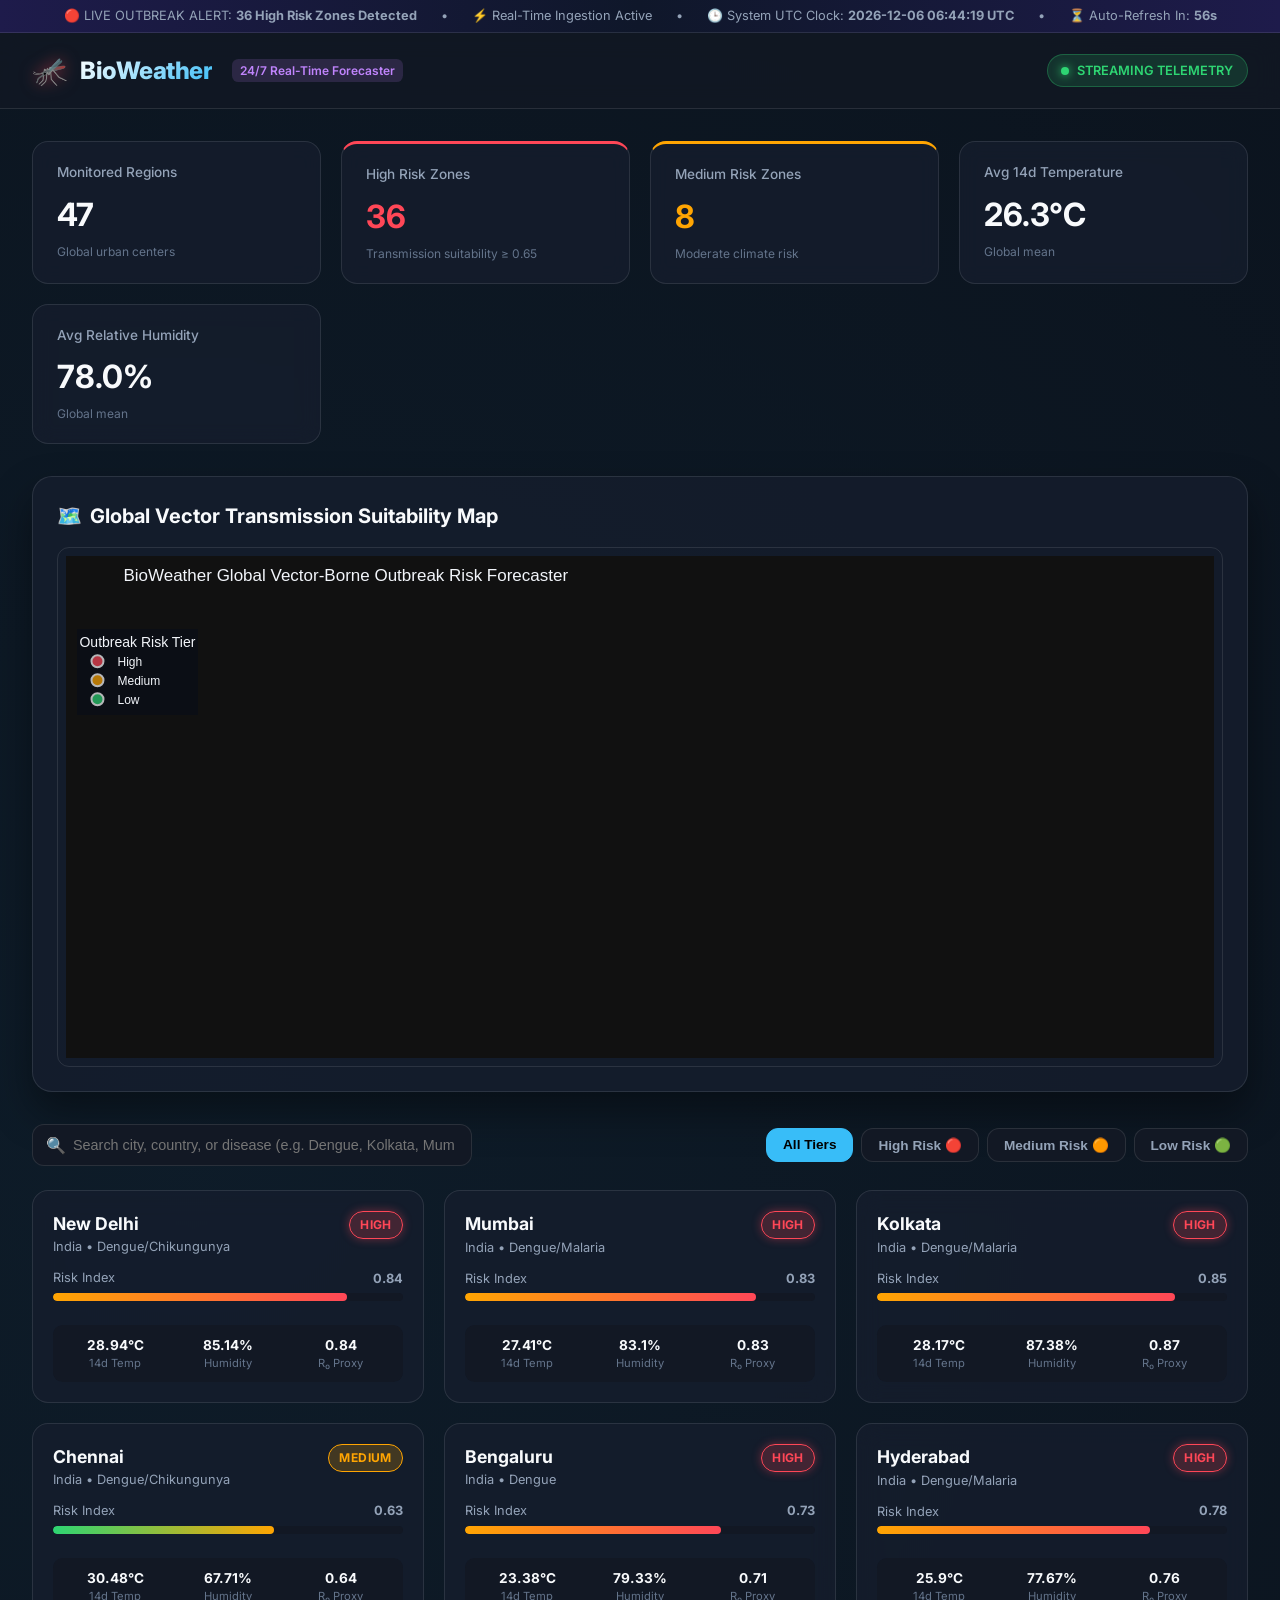
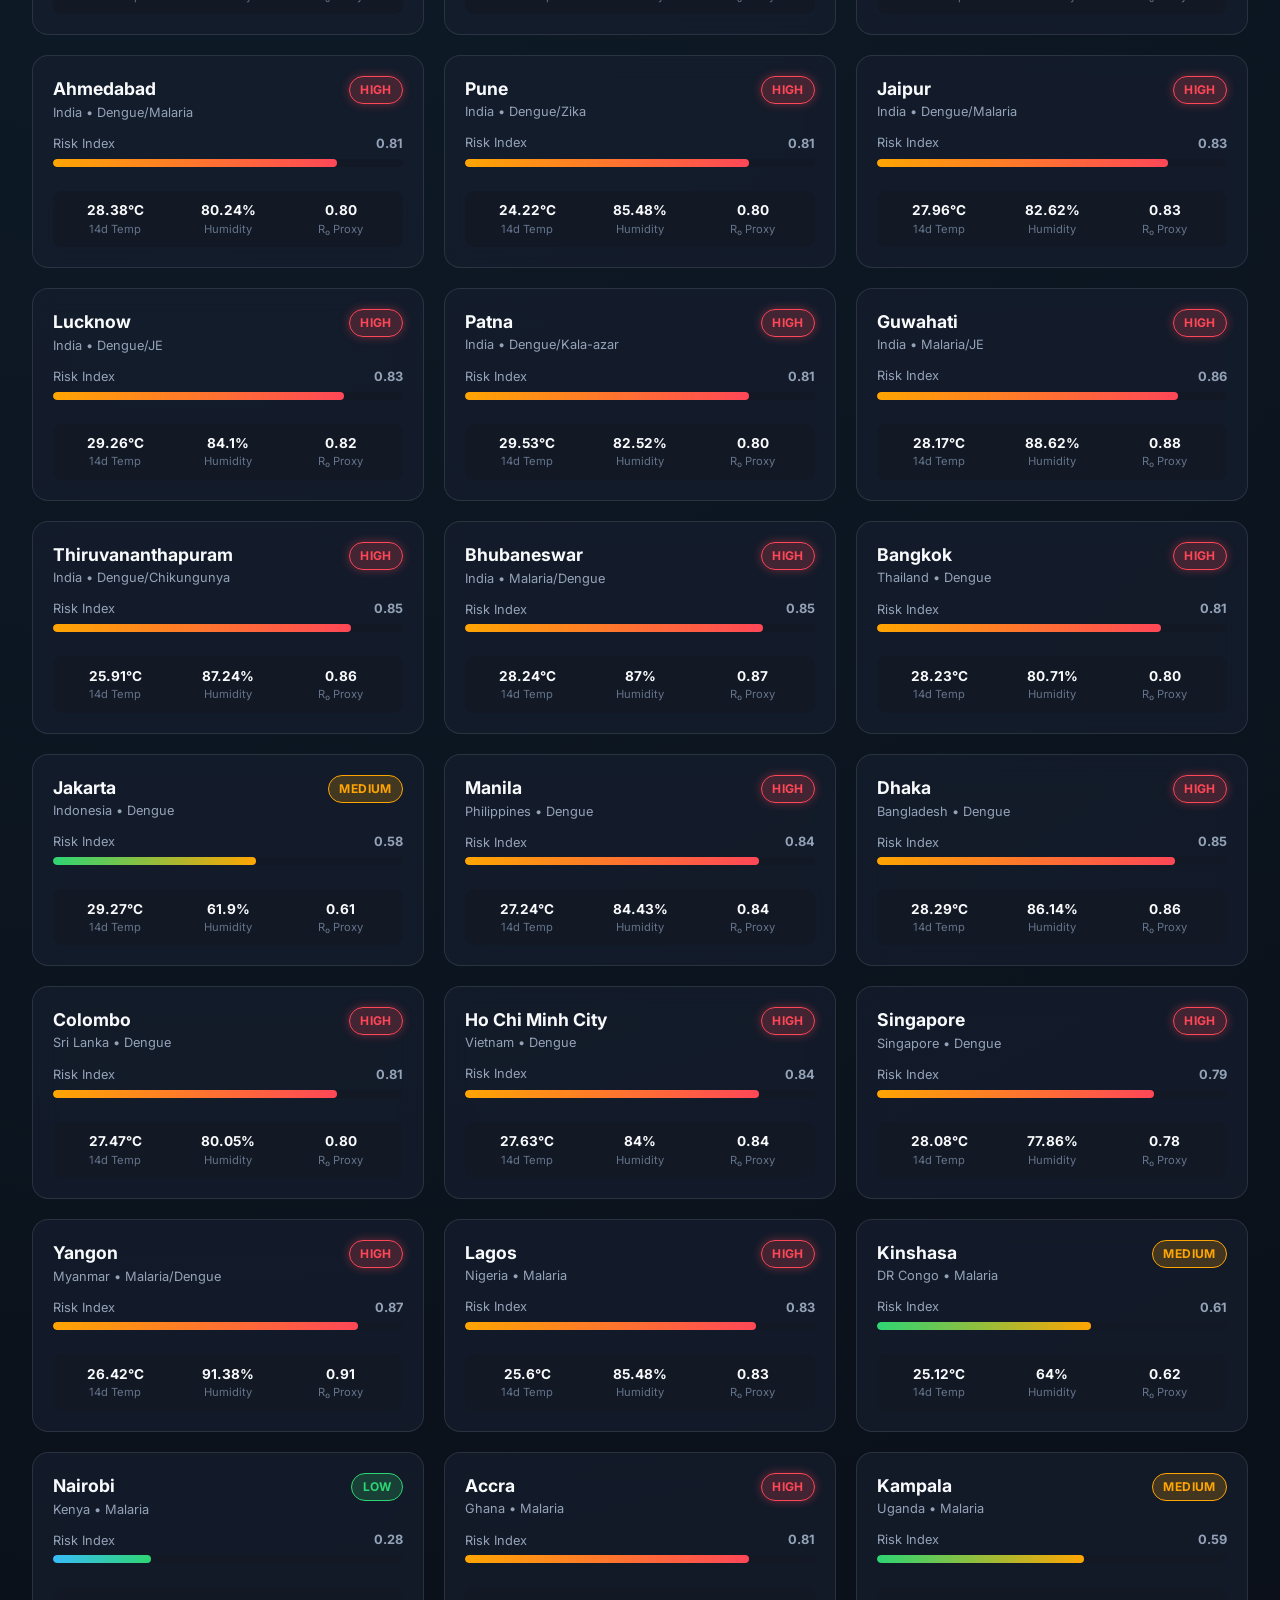
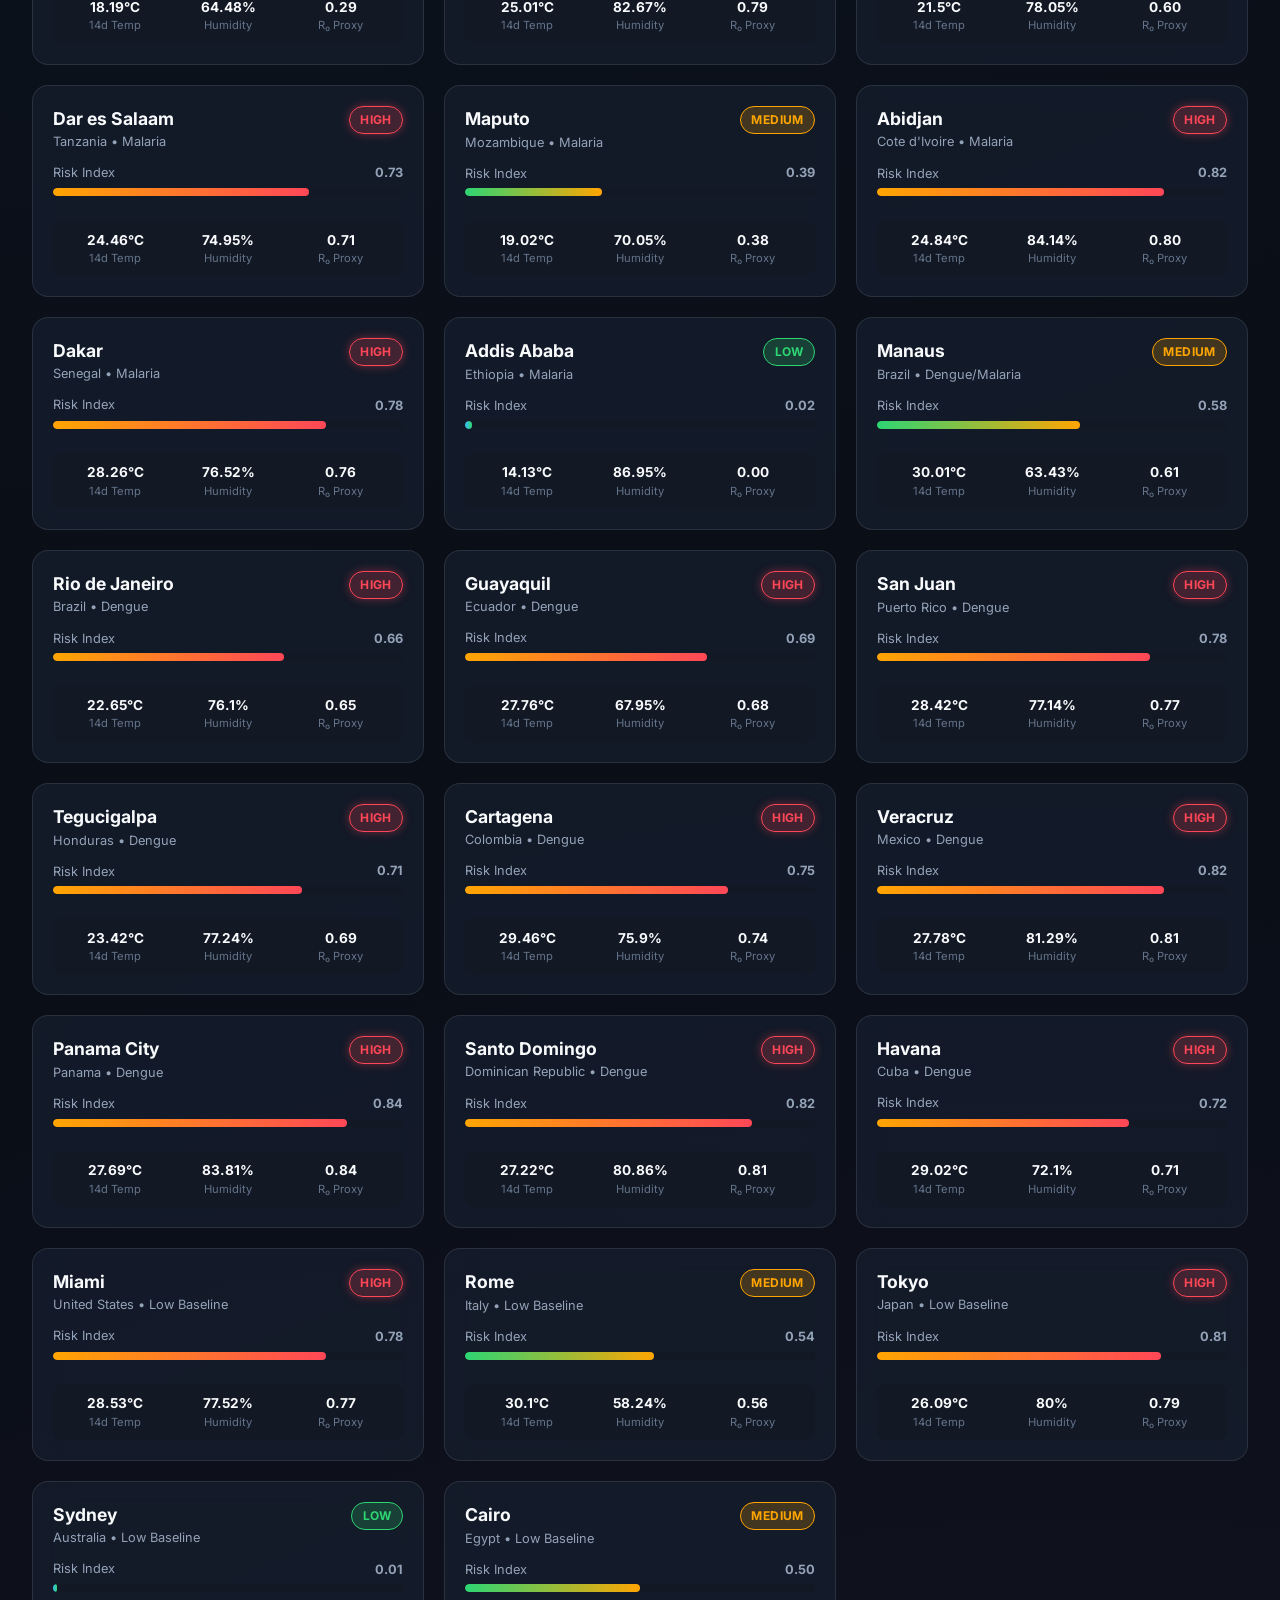
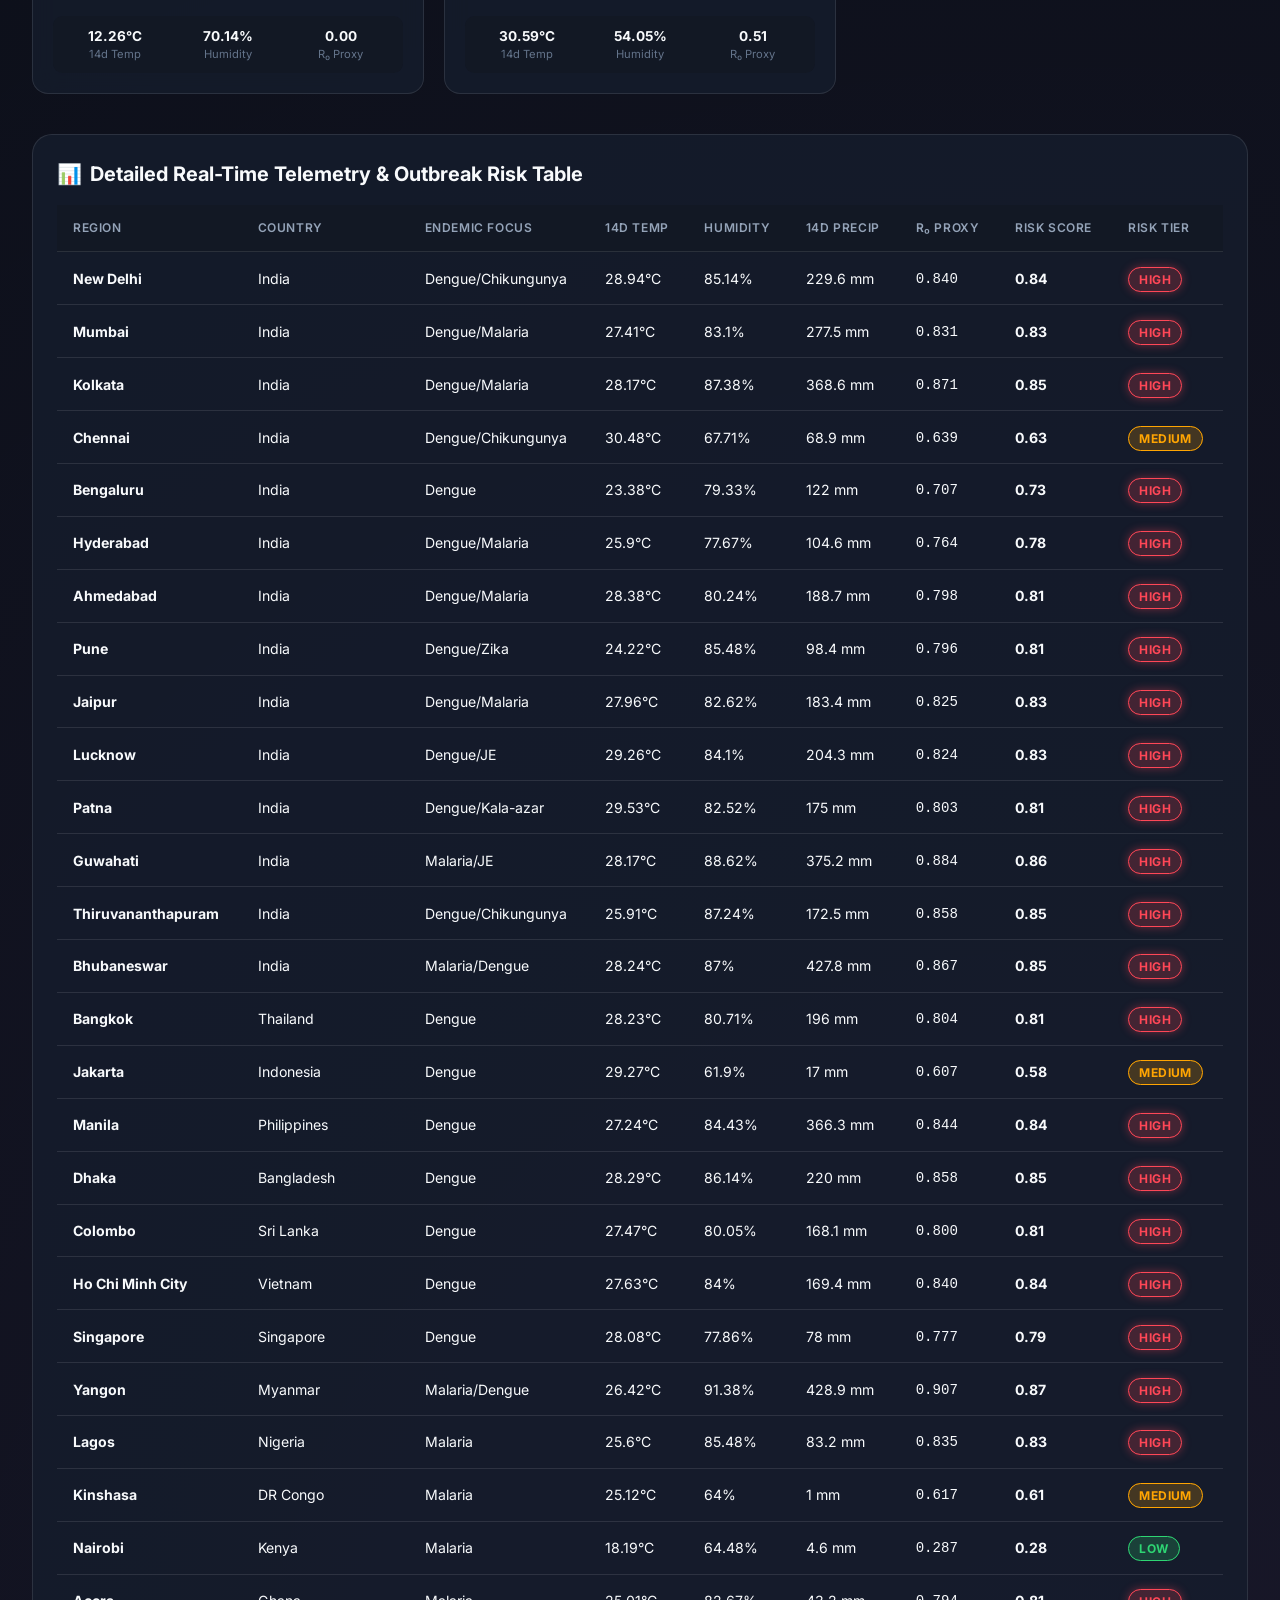
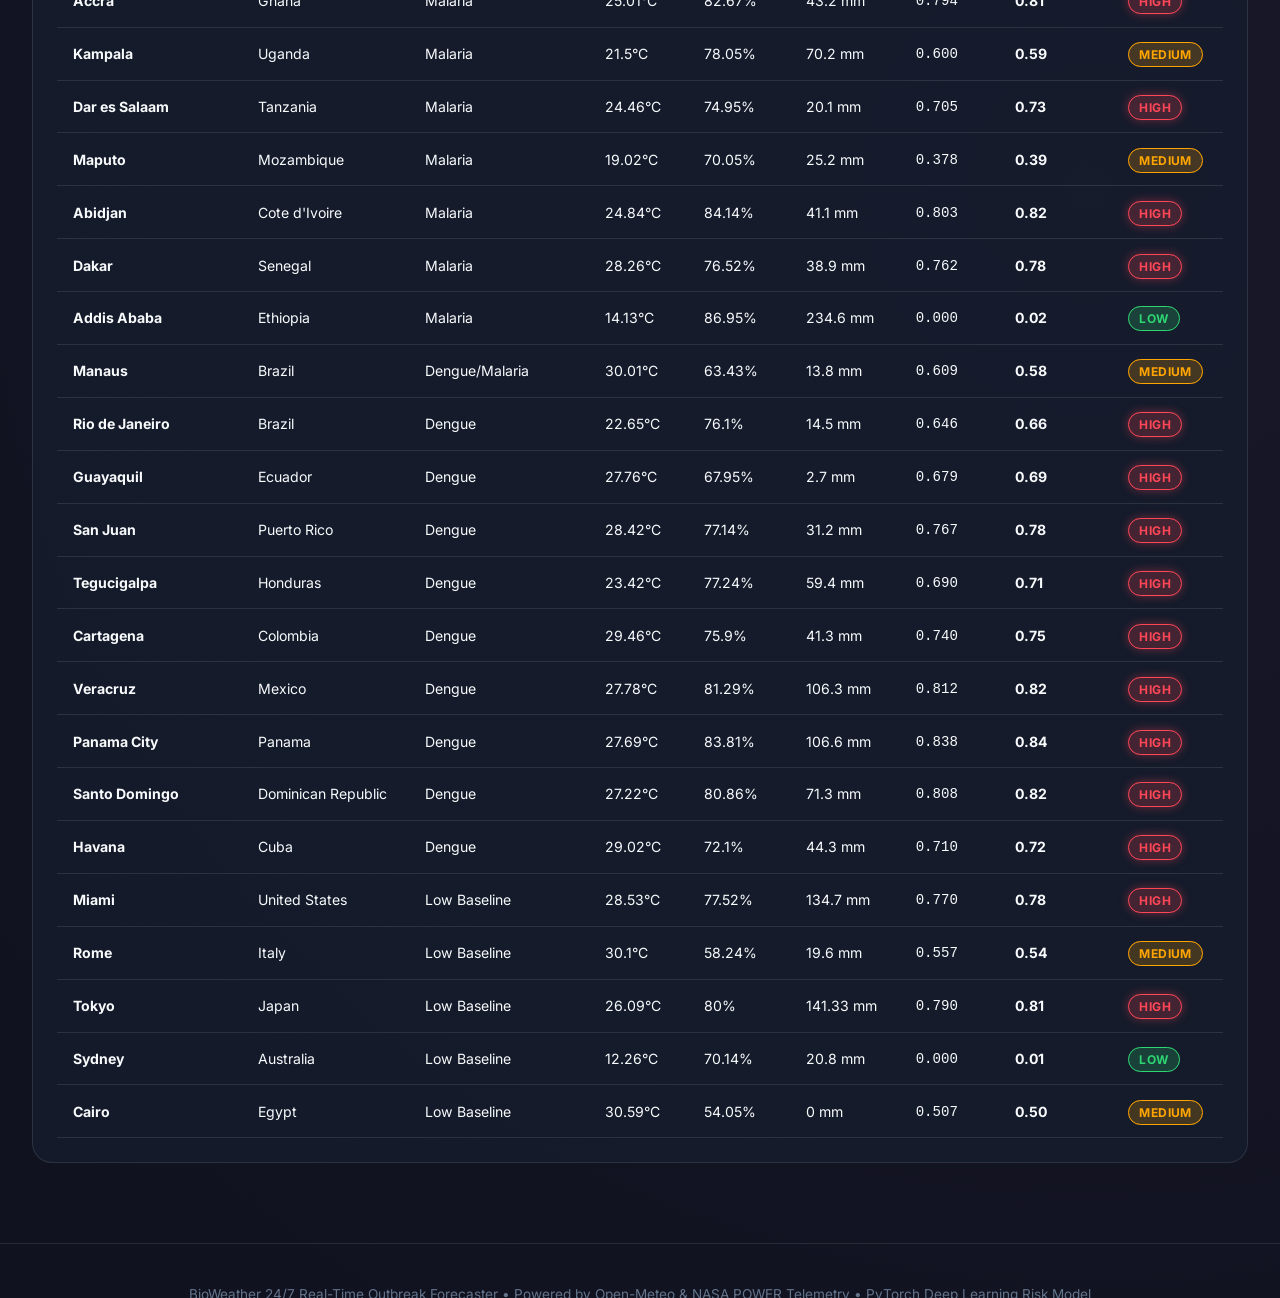
==== docs/index.html @ a3897d72 "feat: initial release of BioWeather 24/7 autonomous real-time outbreak risk forecaster" ====
<!DOCTYPE html>
<html lang="en">
<head>
  <meta charset="UTF-8">
  <meta name="viewport" content="width=device-width, initial-scale=1.0">
  <title>BioWeather - 24/7 Real-Time Outbreak Risk Forecaster</title>
  <meta name="description" content="Autonomous real-time global disease-outbreak-risk forecaster monitoring climate suitability for vector-borne diseases.">
  <link rel="preconnect" href="https://fonts.googleapis.com">
  <link rel="preconnect" href="https://fonts.gstatic.com" crossorigin>
  <link href="https://fonts.googleapis.com/css2?family=Inter:wght@400;500;600;700;800&display=swap" rel="stylesheet">
  <link rel="stylesheet" href="styles.css">
</head>
<body>

  <!-- Top Real-Time Ticker Bar -->
  <div class="ticker-bar">
    <div class="ticker-content">
      <span>🔴 LIVE OUTBREAK ALERT: <strong>36 High Risk Zones Detected</strong></span>
      <span>•</span>
      <span>⚡ Real-Time Ingestion Active</span>
      <span>•</span>
      <span>🕒 System UTC Clock: <strong id="utc-clock">00:00:00 UTC</strong></span>
      <span>•</span>
      <span>⏳ Auto-Refresh In: <strong id="refresh-counter">60s</strong></span>
    </div>
  </div>

  <!-- Navigation Bar -->
  <header class="navbar">
    <div class="brand">
      <span class="brand-icon">🦟</span>
      <span class="brand-title">BioWeather</span>
      <span class="brand-sub">24/7 Real-Time Forecaster</span>
    </div>
    <div class="nav-right">
      <div class="live-badge">
        <span class="pulse-dot"></span>
        <span>STREAMING TELEMETRY</span>
      </div>
    </div>
  </header>

  <!-- Main App Container -->
  <main class="container">

    <!-- Stat Telemetry Cards -->
    <section class="stats-grid">
      <div class="stat-card">
        <div class="stat-label">Monitored Regions</div>
        <div class="stat-value" id="stat-total">47</div>
        <div class="stat-sub">Global urban centers</div>
      </div>
      <div class="stat-card" style="border-top: 3px solid var(--risk-high);">
        <div class="stat-label">High Risk Zones</div>
        <div class="stat-value" id="stat-high" style="color: var(--risk-high);">--</div>
        <div class="stat-sub">Transmission suitability ≥ 0.65</div>
      </div>
      <div class="stat-card" style="border-top: 3px solid var(--risk-medium);">
        <div class="stat-label">Medium Risk Zones</div>
        <div class="stat-value" id="stat-med" style="color: var(--risk-medium);">--</div>
        <div class="stat-sub">Moderate climate risk</div>
      </div>
      <div class="stat-card">
        <div class="stat-label">Avg 14d Temperature</div>
        <div class="stat-value" id="stat-avg-temp">--</div>
        <div class="stat-sub">Global mean</div>
      </div>
      <div class="stat-card">
        <div class="stat-label">Avg Relative Humidity</div>
        <div class="stat-value" id="stat-avg-hum">--</div>
        <div class="stat-sub">Global mean</div>
      </div>
    </section>

    <!-- Interactive Global Map Section -->
    <section class="map-section">
      <div class="section-header">
        <h2 class="section-title">
          <span>🗺️</span> Global Vector Transmission Suitability Map
        </h2>
      </div>
      <div class="map-container">
        <iframe class="map-frame" src="latest_map.html" title="Interactive BioWeather Outbreak Risk Map"></iframe>
      </div>
    </section>

    <!-- Controls Bar -->
    <section class="controls-bar">
      <div class="search-box">
        <span class="search-icon">🔍</span>
        <input type="text" id="search-input" class="search-input" placeholder="Search city, country, or disease (e.g. Dengue, Kolkata, Mumbai, Manila)...">
      </div>
      <div class="filter-pills">
        <button class="pill active" data-filter="ALL">All Tiers</button>
        <button class="pill" data-filter="HIGH">High Risk 🔴</button>
        <button class="pill" data-filter="MEDIUM">Medium Risk 🟠</button>
        <button class="pill" data-filter="LOW">Low Risk 🟢</button>
      </div>
    </section>

    <!-- Region Cards Grid -->
    <section class="cards-grid" id="cards-grid">
      <!-- Dynamically populated via app.js -->
    </section>

    <!-- Detailed Data Table Section -->
    <section class="table-section">
      <div class="section-header">
        <h2 class="section-title">
          <span>📊</span> Detailed Real-Time Telemetry & Outbreak Risk Table
        </h2>
      </div>
      <div class="table-wrapper">
        <table class="data-table" id="data-table">
          <thead>
            <tr>
              <th>Region</th>
              <th>Country</th>
              <th>Endemic Focus</th>
              <th>14d Temp</th>
              <th>Humidity</th>
              <th>14d Precip</th>
              <th>R₀ Proxy</th>
              <th>Risk Score</th>
              <th>Risk Tier</th>
            </tr>
          </thead>
          <tbody id="table-body">
            <!-- Dynamically populated via app.js -->
          </tbody>
        </table>
      </div>
    </section>

  </main>

  <!-- Footer -->
  <footer>
    <p>BioWeather 24/7 Real-Time Outbreak Forecaster • Powered by Open-Meteo & NASA POWER Telemetry • PyTorch Deep Learning Risk Model</p>
  </footer>

  <script src="data_embedded.js"></script>
  <script src="app.js"></script>
</body>
</html>
---- docs/styles.css ----
:root {
  --bg-primary: #0a0e17;
  --bg-secondary: #121824;
  --bg-card: rgba(22, 30, 46, 0.75);
  --bg-glass: rgba(18, 24, 36, 0.85);
  --border-glass: rgba(255, 255, 255, 0.1);
  --text-primary: #f8fafc;
  --text-secondary: #94a3b8;
  --text-muted: #64748b;
  --accent-blue: #38bdf8;
  --accent-purple: #c084fc;
  --risk-high: #ff4757;
  --risk-high-glow: rgba(255, 71, 87, 0.4);
  --risk-medium: #ffa502;
  --risk-medium-glow: rgba(255, 165, 2, 0.4);
  --risk-low: #2ed573;
  --risk-low-glow: rgba(46, 213, 115, 0.4);
  --font-family: 'Inter', -apple-system, BlinkMacSystemFont, "Segoe UI", Roboto, sans-serif;
}

* {
  box-sizing: border-box;
  margin: 0;
  padding: 0;
}

body {
  background-color: var(--bg-primary);
  color: var(--text-primary);
  font-family: var(--font-family);
  min-height: 100vh;
  line-height: 1.5;
  overflow-x: hidden;
  background-image: 
    radial-gradient(circle at 15% 15%, rgba(56, 189, 248, 0.08) 0%, transparent 40%),
    radial-gradient(circle at 85% 85%, rgba(192, 132, 252, 0.08) 0%, transparent 40%);
}

/* Top Ticker Bar */
.ticker-bar {
  background: linear-gradient(90deg, #1e1b4b, #0f172a, #1e1b4b);
  border-bottom: 1px solid var(--border-glass);
  padding: 0.4rem 1rem;
  font-size: 0.8rem;
  color: var(--text-secondary);
  overflow: hidden;
}

.ticker-content {
  display: flex;
  justify-content: center;
  align-items: center;
  gap: 1.5rem;
  white-space: nowrap;
}

/* Header Navbar */
.navbar {
  display: flex;
  justify-content: space-between;
  align-items: center;
  padding: 1rem 2rem;
  background: var(--bg-glass);
  backdrop-filter: blur(12px);
  -webkit-backdrop-filter: blur(12px);
  border-bottom: 1px solid var(--border-glass);
  position: sticky;
  top: 0;
  z-index: 100;
}

.brand {
  display: flex;
  align-items: center;
  gap: 0.75rem;
}

.brand-icon {
  font-size: 1.8rem;
  filter: drop-shadow(0 0 8px rgba(255, 71, 87, 0.6));
}

.brand-title {
  font-size: 1.5rem;
  font-weight: 800;
  background: linear-gradient(135deg, #ffffff 0%, var(--accent-blue) 100%);
  -webkit-background-clip: text;
  -webkit-text-fill-color: transparent;
  letter-spacing: -0.02em;
}

.brand-sub {
  font-size: 0.75rem;
  color: var(--accent-purple);
  padding: 0.15rem 0.5rem;
  border-radius: 0.4rem;
  background: rgba(192, 132, 252, 0.15);
  margin-left: 0.5rem;
  font-weight: 600;
}

.live-badge {
  display: flex;
  align-items: center;
  gap: 0.5rem;
  padding: 0.35rem 0.85rem;
  border-radius: 9999px;
  background: rgba(46, 213, 115, 0.15);
  border: 1px solid rgba(46, 213, 115, 0.3);
  color: var(--risk-low);
  font-size: 0.8rem;
  font-weight: 600;
}

.pulse-dot {
  width: 8px;
  height: 8px;
  border-radius: 50%;
  background-color: var(--risk-low);
  box-shadow: 0 0 10px var(--risk-low);
  animation: pulse 1.8s infinite;
}

@keyframes pulse {
  0% { transform: scale(0.95); box-shadow: 0 0 0 0 rgba(46, 213, 115, 0.7); }
  70% { transform: scale(1); box-shadow: 0 0 0 8px rgba(46, 213, 115, 0); }
  100% { transform: scale(0.95); box-shadow: 0 0 0 0 rgba(46, 213, 115, 0); }
}

/* Container */
.container {
  max-width: 1400px;
  margin: 0 auto;
  padding: 2rem;
}

/* Hero & Telemetry Grid */
.stats-grid {
  display: grid;
  grid-template-columns: repeat(auto-fit, minmax(240px, 1fr));
  gap: 1.25rem;
  margin-bottom: 2rem;
}

.stat-card {
  background: var(--bg-card);
  backdrop-filter: blur(10px);
  border: 1px solid var(--border-glass);
  border-radius: 1rem;
  padding: 1.25rem 1.5rem;
  transition: transform 0.2s ease, border-color 0.2s ease;
}

.stat-card:hover {
  transform: translateY(-2px);
  border-color: rgba(255, 255, 255, 0.25);
}

.stat-label {
  font-size: 0.85rem;
  color: var(--text-secondary);
  font-weight: 500;
  margin-bottom: 0.5rem;
}

.stat-value {
  font-size: 2rem;
  font-weight: 700;
}

.stat-sub {
  font-size: 0.75rem;
  color: var(--text-muted);
  margin-top: 0.25rem;
}

/* Interactive Map Section */
.map-section {
  background: var(--bg-card);
  border: 1px solid var(--border-glass);
  border-radius: 1.25rem;
  padding: 1.5rem;
  margin-bottom: 2rem;
  box-shadow: 0 20px 40px rgba(0, 0, 0, 0.4);
}

.section-header {
  display: flex;
  justify-content: space-between;
  align-items: center;
  margin-bottom: 1rem;
  flex-wrap: wrap;
  gap: 1rem;
}

.section-title {
  font-size: 1.25rem;
  font-weight: 700;
  display: flex;
  align-items: center;
  gap: 0.5rem;
}

.map-container {
  width: 100%;
  height: 520px;
  border-radius: 0.75rem;
  overflow: hidden;
  border: 1px solid var(--border-glass);
}

iframe.map-frame {
  width: 100%;
  height: 100%;
  border: none;
}

/* Controls Bar */
.controls-bar {
  display: flex;
  justify-content: space-between;
  align-items: center;
  gap: 1rem;
  margin-bottom: 1.5rem;
  flex-wrap: wrap;
}

.search-box {
  position: relative;
  flex: 1;
  max-width: 440px;
}

.search-input {
  width: 100%;
  padding: 0.75rem 1rem 0.75rem 2.5rem;
  background: var(--bg-secondary);
  border: 1px solid var(--border-glass);
  border-radius: 0.75rem;
  color: var(--text-primary);
  font-size: 0.9rem;
  outline: none;
  transition: border-color 0.2s ease;
}

.search-input:focus {
  border-color: var(--accent-blue);
}

.search-icon {
  position: absolute;
  left: 0.9rem;
  top: 50%;
  transform: translateY(-50%);
  color: var(--text-muted);
}

.filter-pills {
  display: flex;
  gap: 0.5rem;
}

.pill {
  padding: 0.5rem 1rem;
  border-radius: 0.75rem;
  background: var(--bg-secondary);
  border: 1px solid var(--border-glass);
  color: var(--text-secondary);
  font-size: 0.85rem;
  font-weight: 600;
  cursor: pointer;
  transition: all 0.2s ease;
}

.pill:hover, .pill.active {
  background: var(--accent-blue);
  color: #000;
  border-color: var(--accent-blue);
}

/* Region Cards Grid */
.cards-grid {
  display: grid;
  grid-template-columns: repeat(auto-fill, minmax(320px, 1fr));
  gap: 1.25rem;
  margin-bottom: 2.5rem;
}

.region-card {
  background: var(--bg-card);
  backdrop-filter: blur(12px);
  border: 1px solid var(--border-glass);
  border-radius: 1rem;
  padding: 1.25rem;
  transition: all 0.25s cubic-bezier(0.4, 0, 0.2, 1);
  display: flex;
  flex-direction: column;
  justify-content: space-between;
}

.region-card:hover {
  transform: translateY(-4px);
  box-shadow: 0 12px 24px rgba(0, 0, 0, 0.5);
  border-color: rgba(255, 255, 255, 0.25);
}

.card-top {
  display: flex;
  justify-content: space-between;
  align-items: flex-start;
  margin-bottom: 0.75rem;
}

.region-name {
  font-size: 1.1rem;
  font-weight: 700;
}

.region-country {
  font-size: 0.8rem;
  color: var(--text-secondary);
}

.tier-badge {
  padding: 0.25rem 0.65rem;
  border-radius: 9999px;
  font-size: 0.75rem;
  font-weight: 700;
  text-transform: uppercase;
  letter-spacing: 0.03em;
}

.tier-badge.high {
  background: rgba(255, 71, 87, 0.2);
  border: 1px solid var(--risk-high);
  color: var(--risk-high);
  box-shadow: 0 0 10px var(--risk-high-glow);
}

.tier-badge.medium {
  background: rgba(255, 165, 2, 0.2);
  border: 1px solid var(--risk-medium);
  color: var(--risk-medium);
}

.tier-badge.low {
  background: rgba(46, 213, 115, 0.2);
  border: 1px solid var(--risk-low);
  color: var(--risk-low);
}

.score-bar-container {
  margin: 0.75rem 0;
}

.score-header {
  display: flex;
  justify-content: space-between;
  font-size: 0.8rem;
  color: var(--text-secondary);
  margin-bottom: 0.35rem;
}

.score-bar-bg {
  width: 100%;
  height: 8px;
  background: var(--bg-secondary);
  border-radius: 9999px;
  overflow: hidden;
}

.score-bar-fill {
  height: 100%;
  border-radius: 9999px;
  transition: width 0.6s ease;
}

.score-bar-fill.high { background: linear-gradient(90deg, #ffa502, #ff4757); }
.score-bar-fill.medium { background: linear-gradient(90deg, #2ed573, #ffa502); }
.score-bar-fill.low { background: linear-gradient(90deg, #38bdf8, #2ed573); }

.metrics-row {
  display: grid;
  grid-template-columns: repeat(3, 1fr);
  gap: 0.5rem;
  background: var(--bg-secondary);
  border-radius: 0.6rem;
  padding: 0.6rem;
  margin-top: 0.75rem;
  text-align: center;
}

.metric-item-val {
  font-size: 0.85rem;
  font-weight: 700;
  color: var(--text-primary);
}

.metric-item-lbl {
  font-size: 0.7rem;
  color: var(--text-muted);
}

/* Full Data Table Section */
.table-section {
  background: var(--bg-card);
  border: 1px solid var(--border-glass);
  border-radius: 1.25rem;
  padding: 1.5rem;
  overflow: hidden;
}

.table-wrapper {
  overflow-x: auto;
}

table.data-table {
  width: 100%;
  border-collapse: collapse;
  text-align: left;
  font-size: 0.88rem;
}

table.data-table th, table.data-table td {
  padding: 0.9rem 1rem;
  border-bottom: 1px solid var(--border-glass);
}

table.data-table th {
  background: var(--bg-secondary);
  color: var(--text-secondary);
  font-weight: 600;
  text-transform: uppercase;
  font-size: 0.75rem;
  letter-spacing: 0.05em;
}

table.data-table tr:hover {
  background: rgba(255, 255, 255, 0.03);
}

/* Footer */
footer {
  text-align: center;
  padding: 2.5rem;
  border-top: 1px solid var(--border-glass);
  color: var(--text-muted);
  font-size: 0.85rem;
  margin-top: 3rem;
}
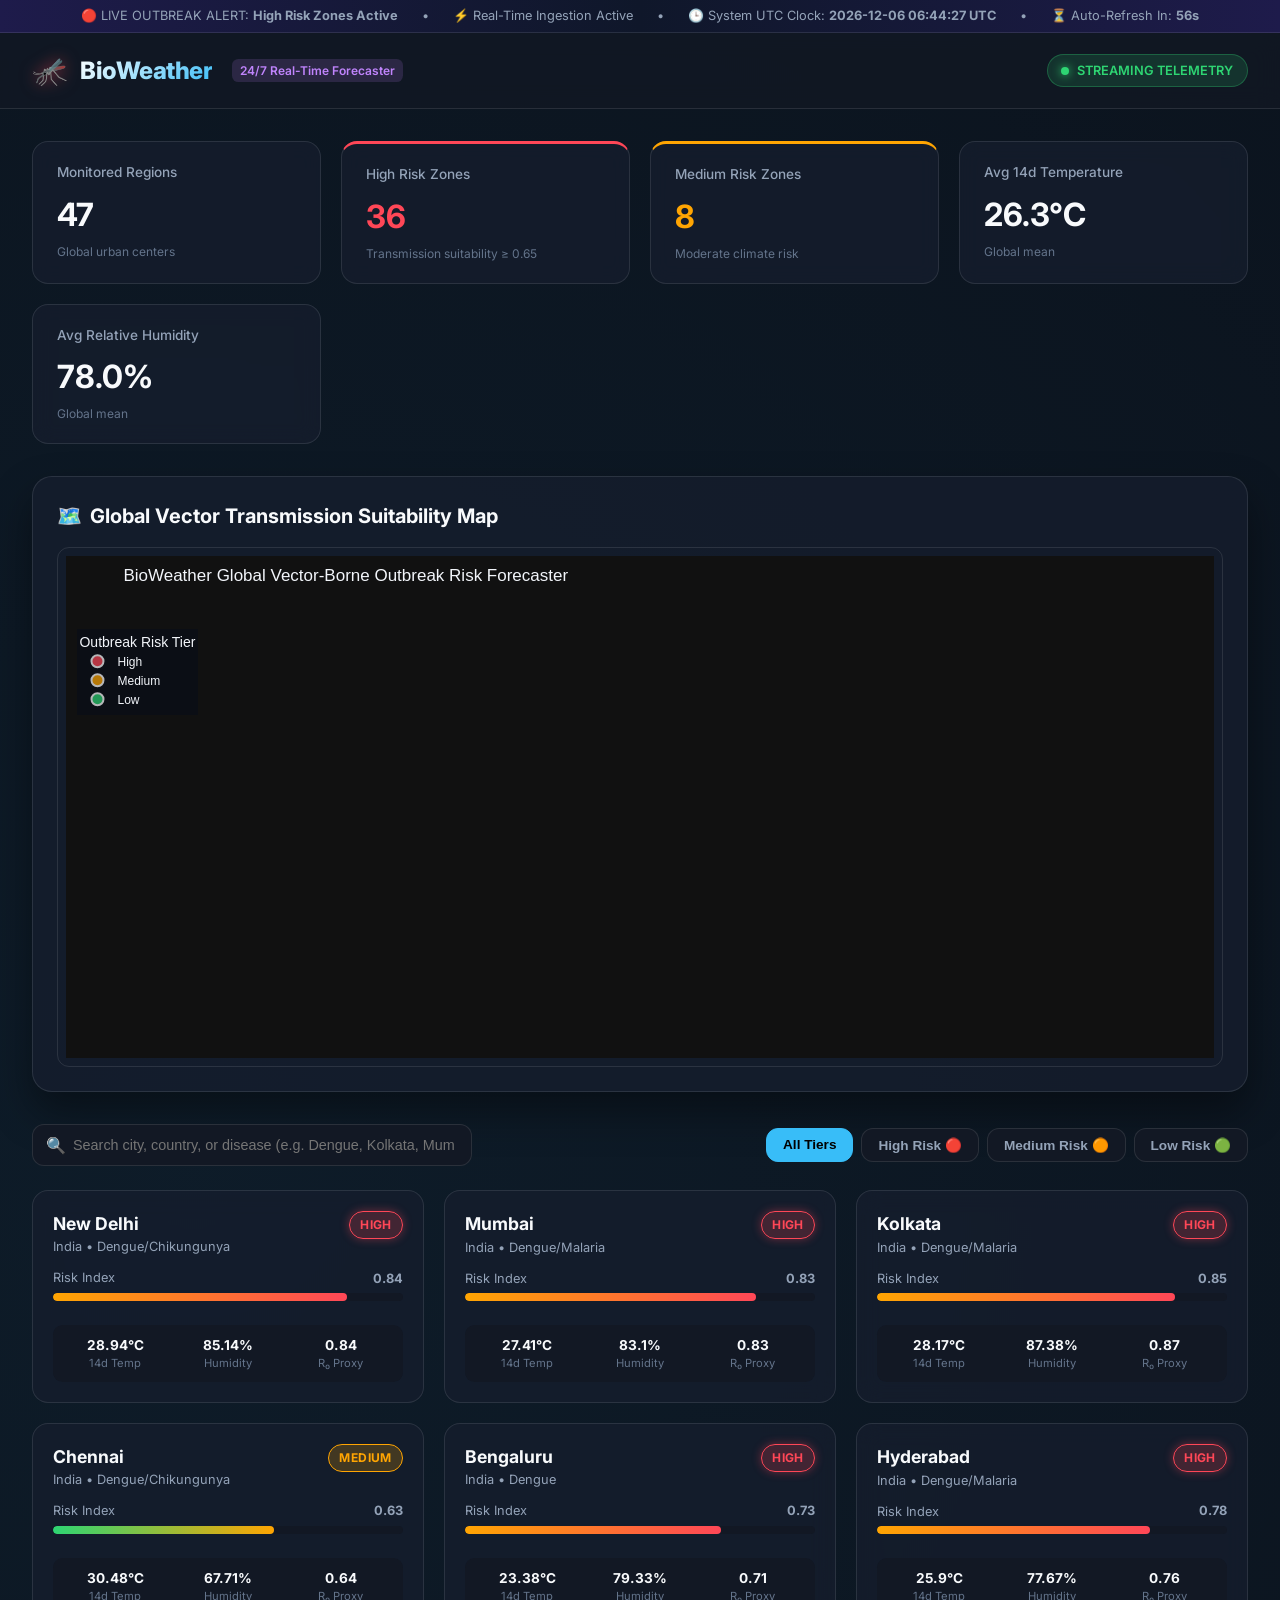
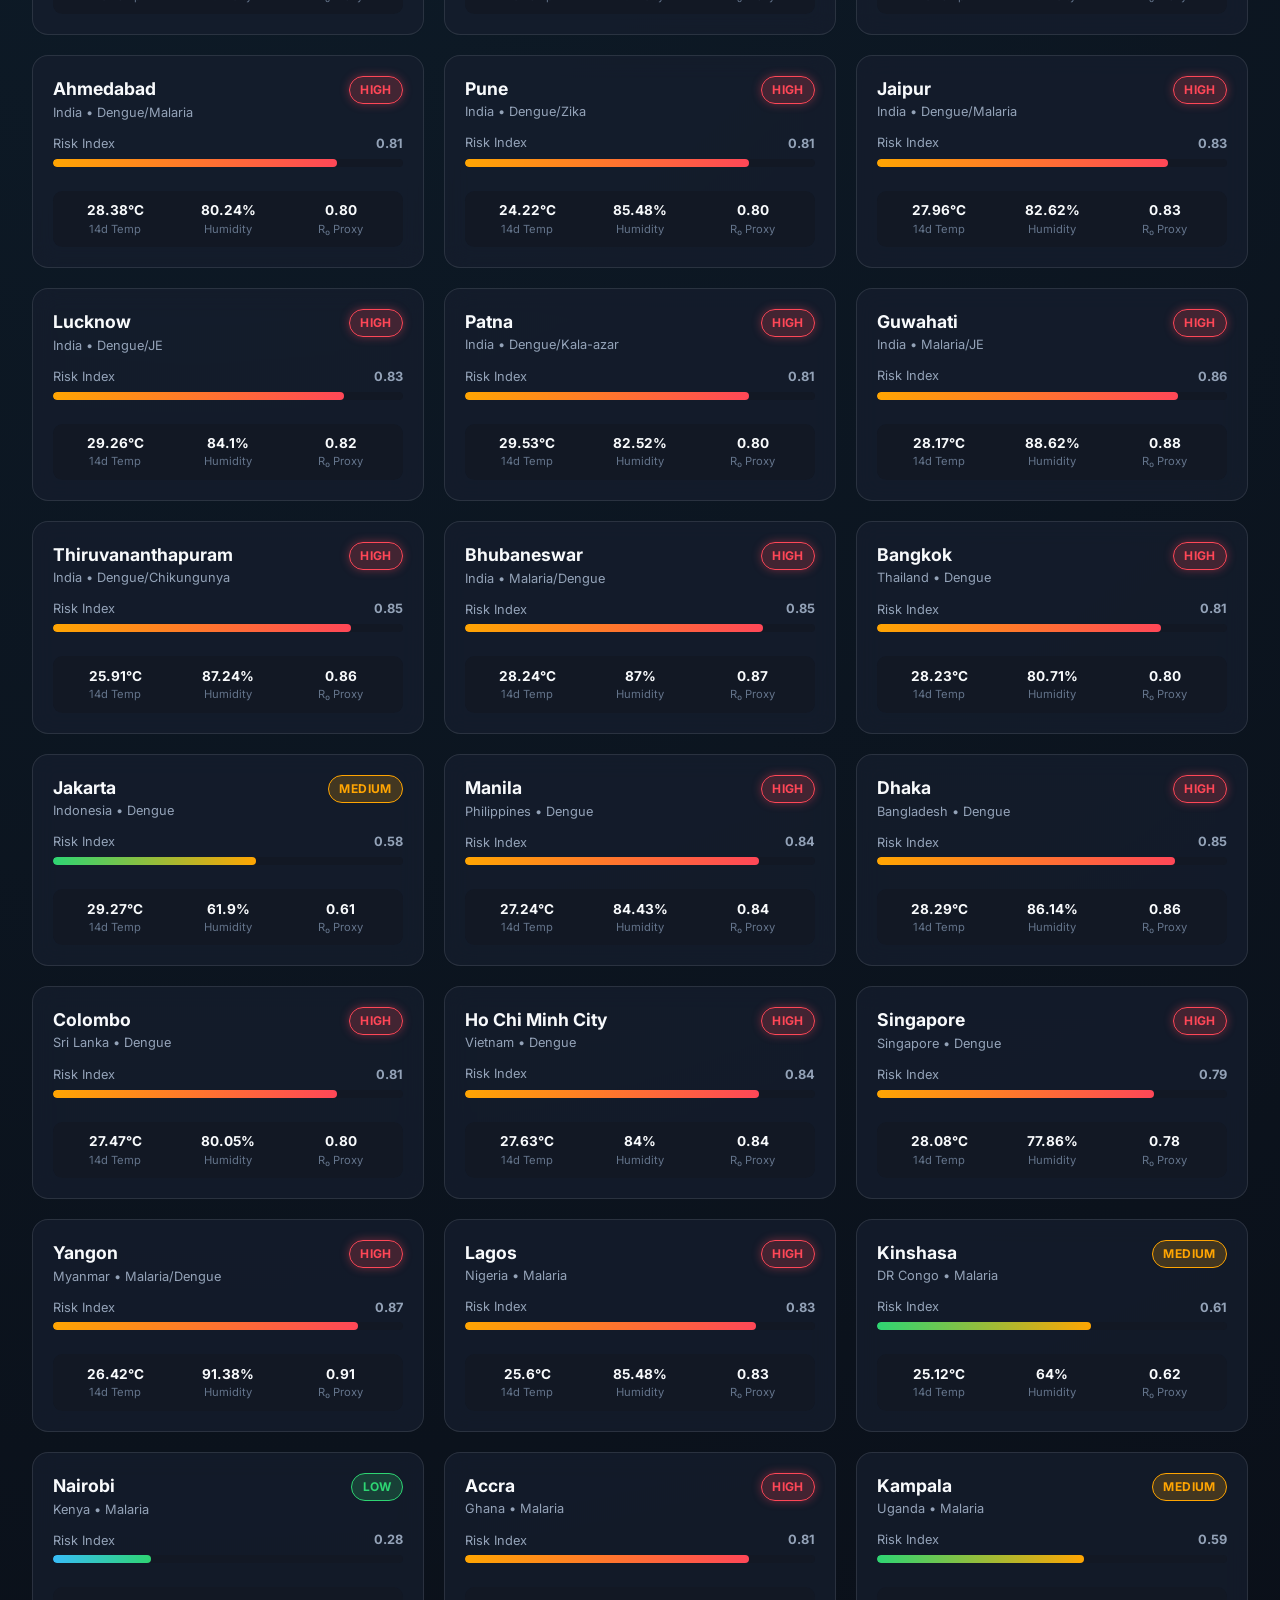
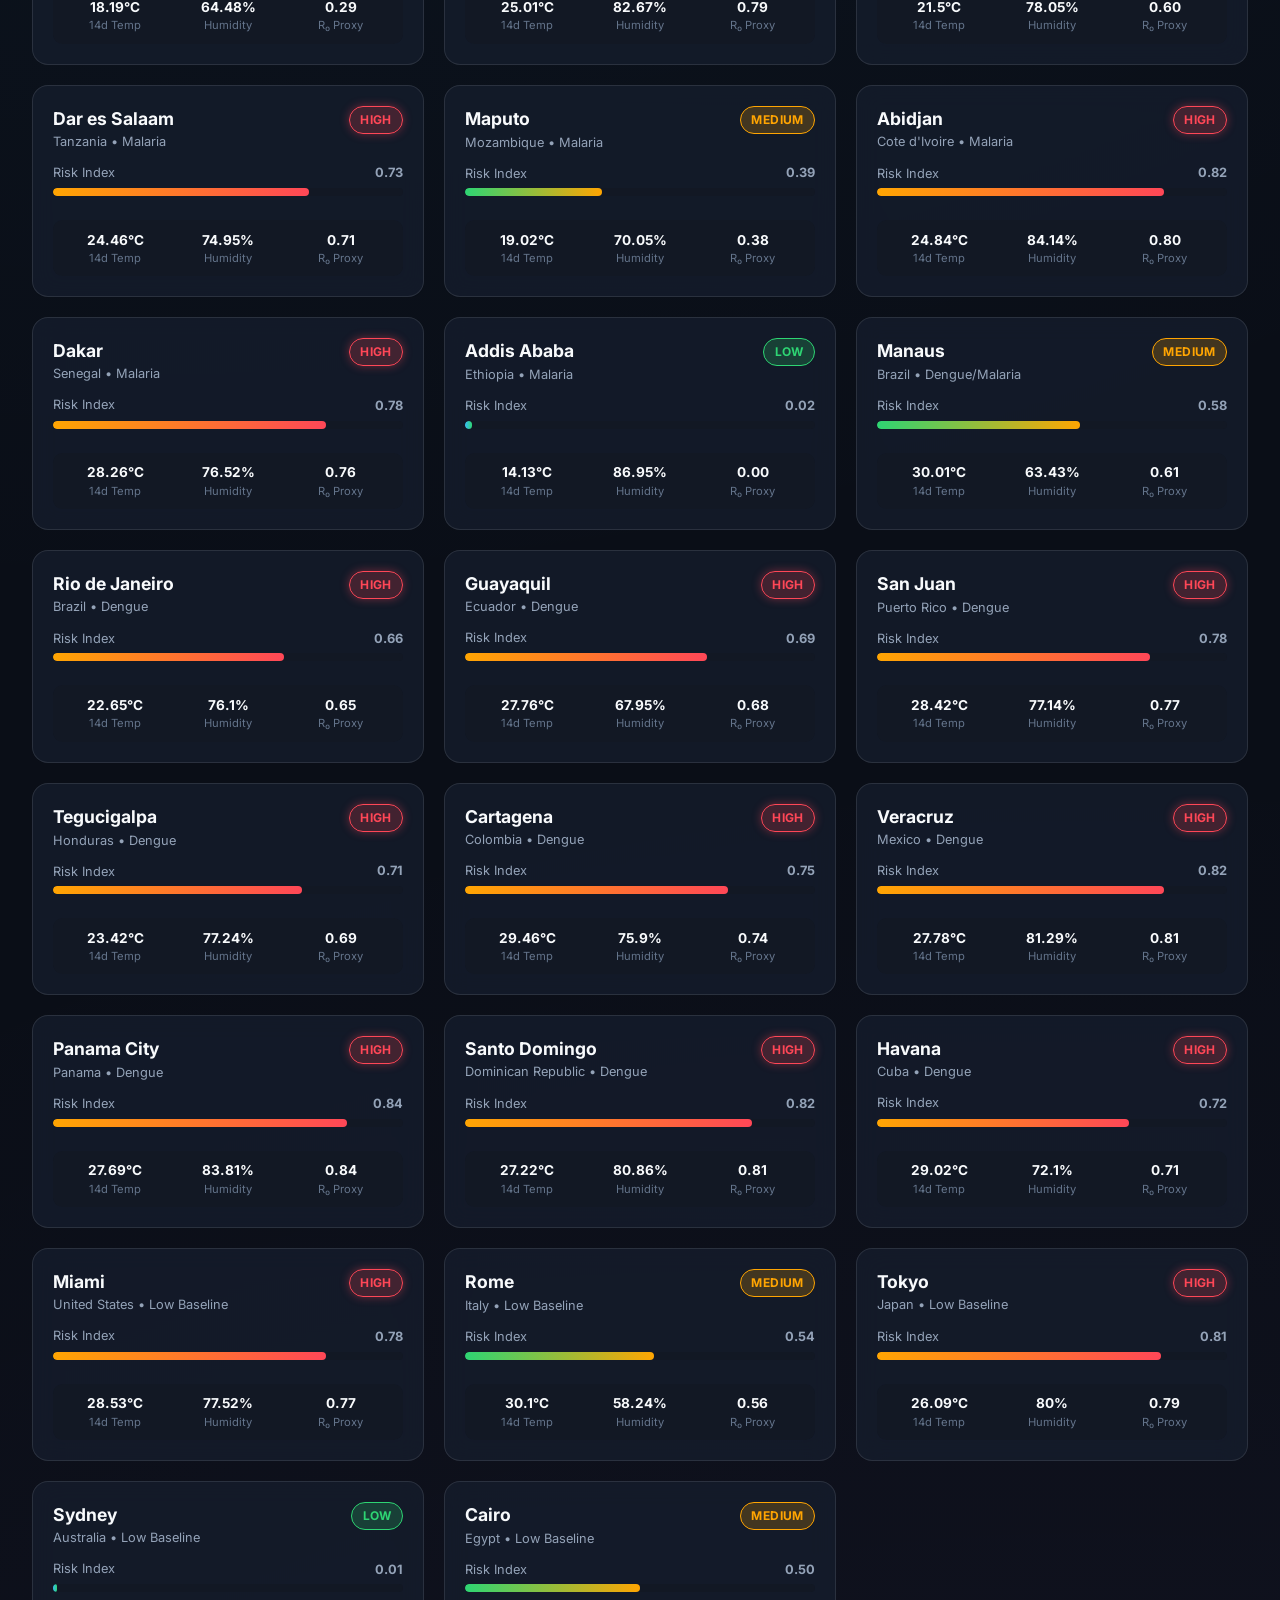
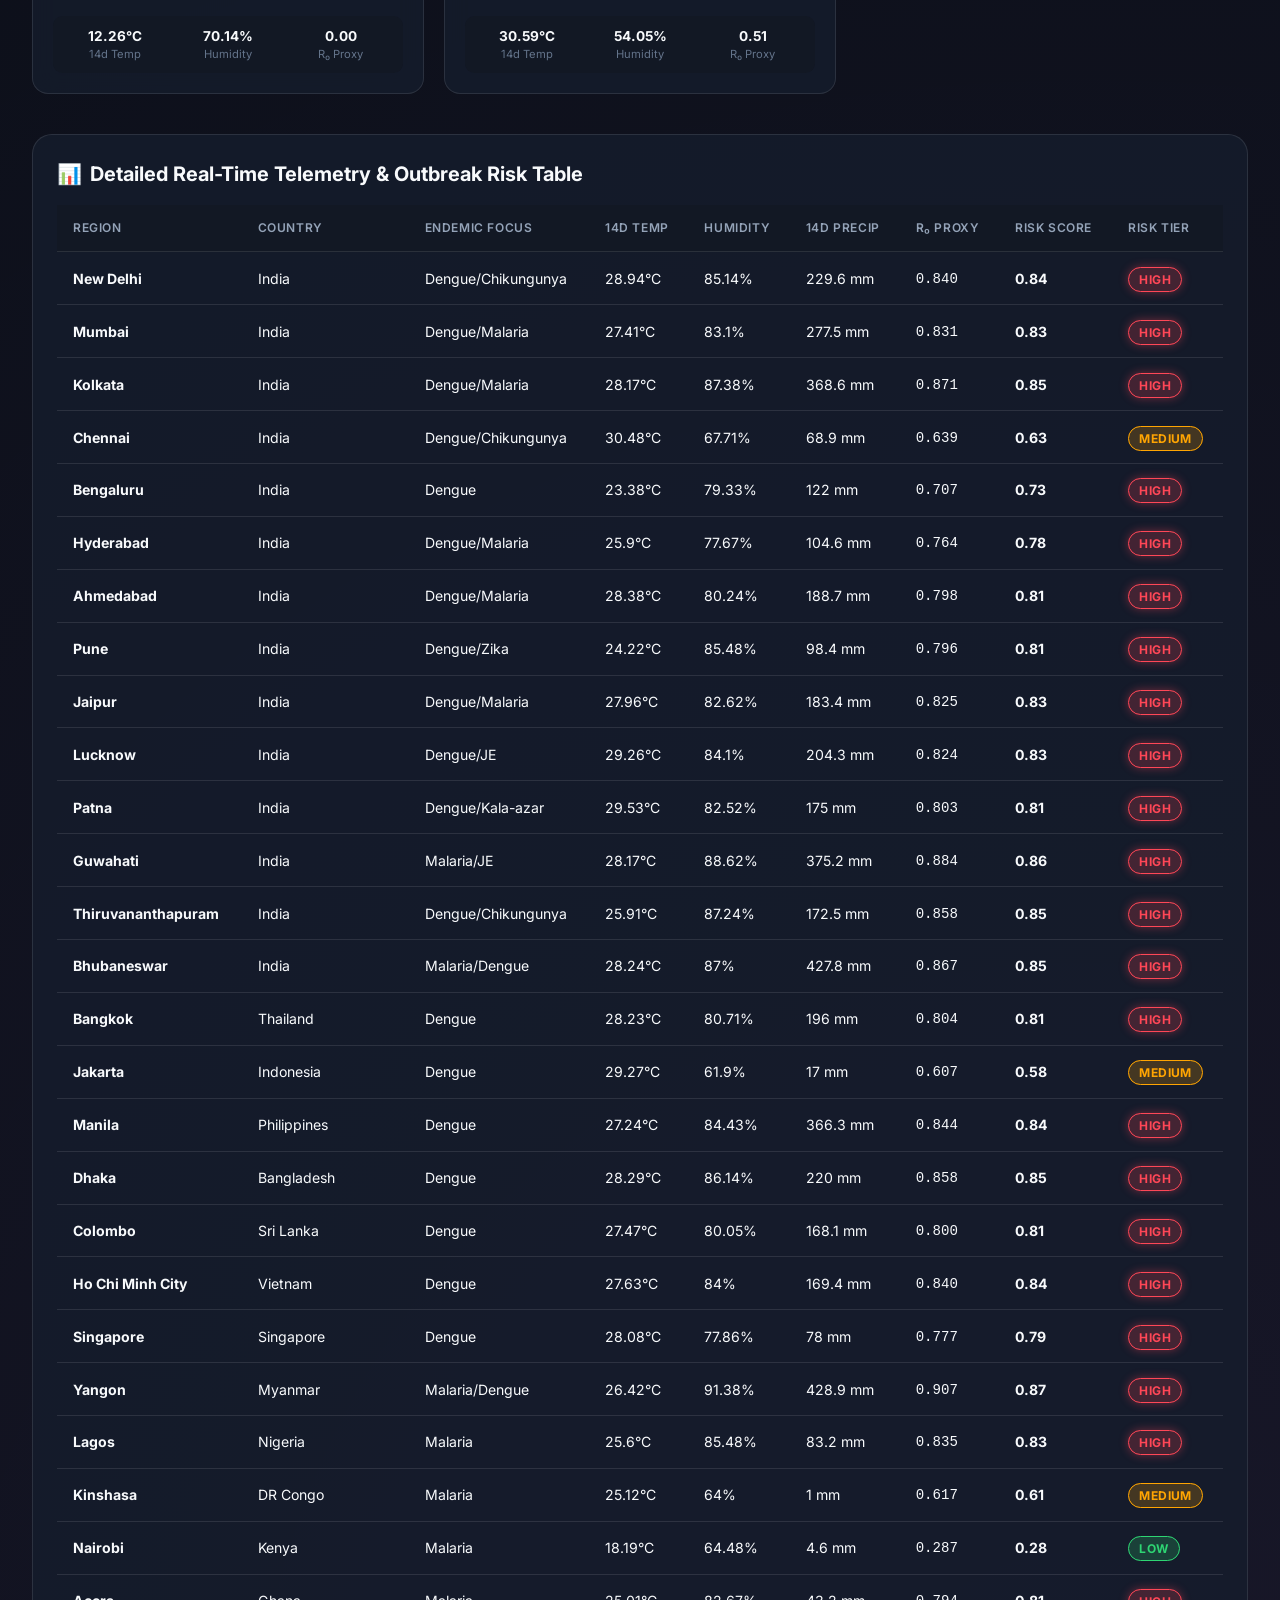
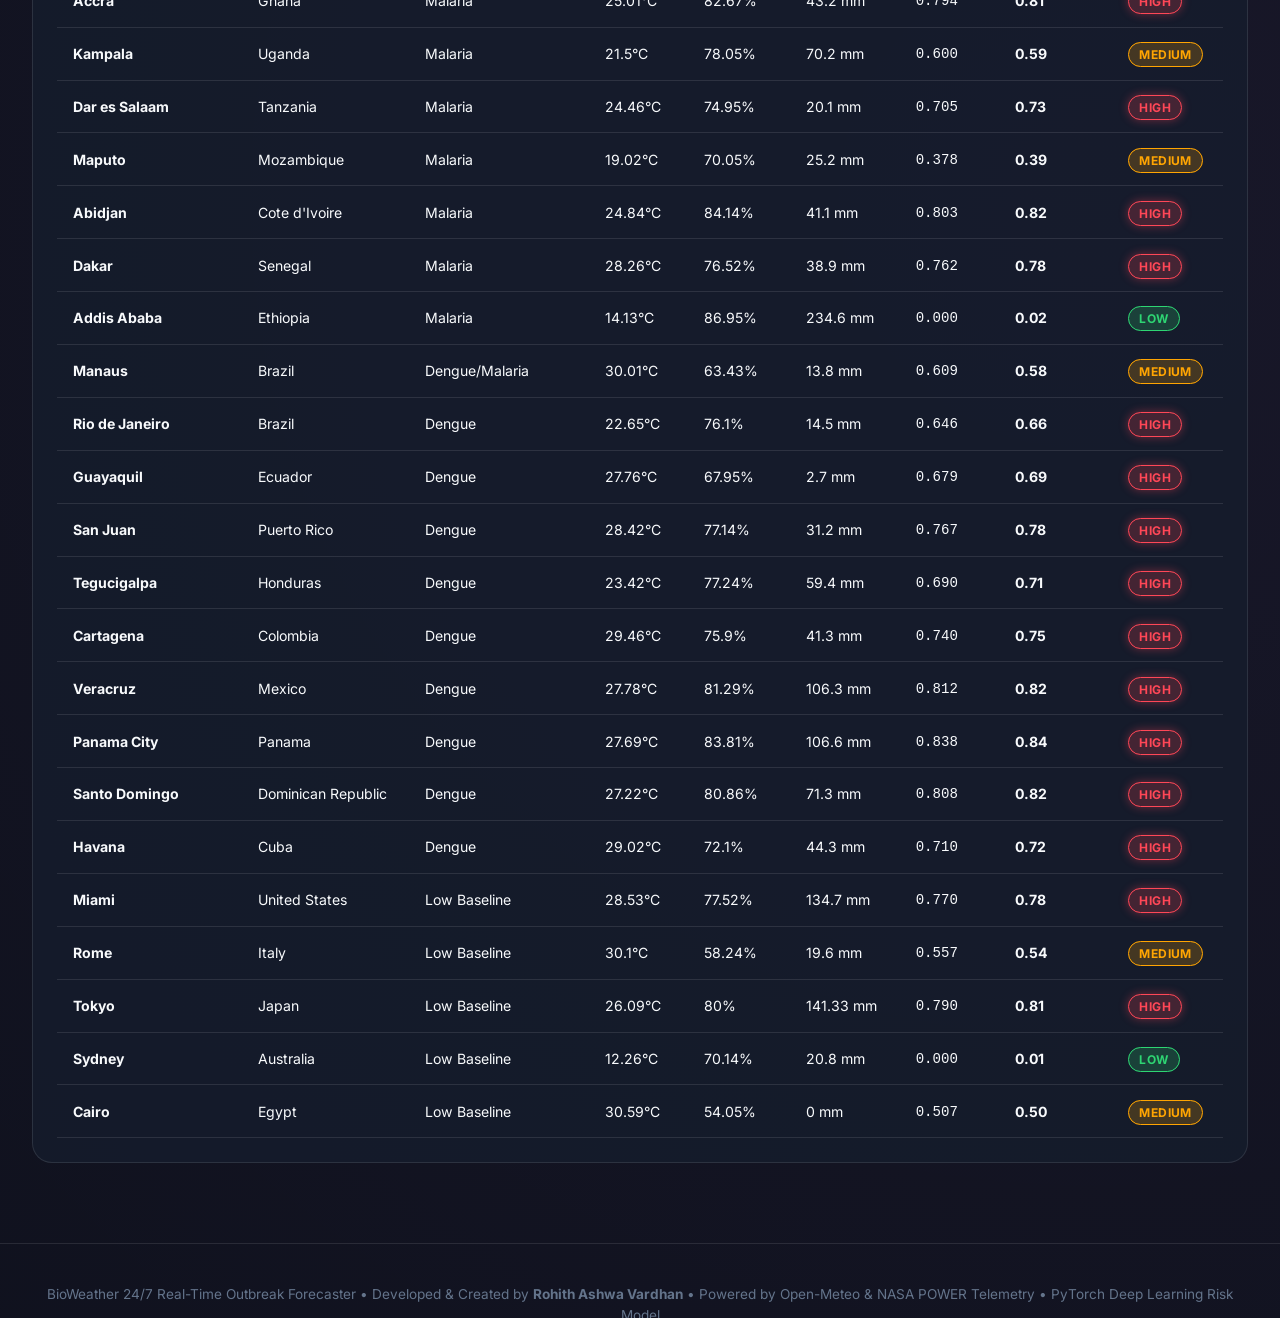
==== commit e1bfcfcb: "docs: add Rohith Ashwa Vardhan as creator and lead author" ====
--- a/docs/index.html
+++ b/docs/index.html
@@ -15,7 +15,7 @@
   <!-- Top Real-Time Ticker Bar -->
   <div class="ticker-bar">
     <div class="ticker-content">
-      <span>🔴 LIVE OUTBREAK ALERT: <strong>36 High Risk Zones Detected</strong></span>
+      <span>🔴 LIVE OUTBREAK ALERT: <strong>High Risk Zones Active</strong></span>
       <span>•</span>
       <span>⚡ Real-Time Ingestion Active</span>
       <span>•</span>
@@ -136,7 +136,7 @@
 
   <!-- Footer -->
   <footer>
-    <p>BioWeather 24/7 Real-Time Outbreak Forecaster • Powered by Open-Meteo & NASA POWER Telemetry • PyTorch Deep Learning Risk Model</p>
+    <p>BioWeather 24/7 Real-Time Outbreak Forecaster • Developed & Created by <strong>Rohith Ashwa Vardhan</strong> • Powered by Open-Meteo & NASA POWER Telemetry • PyTorch Deep Learning Risk Model</p>
   </footer>
 
   <script src="data_embedded.js"></script>
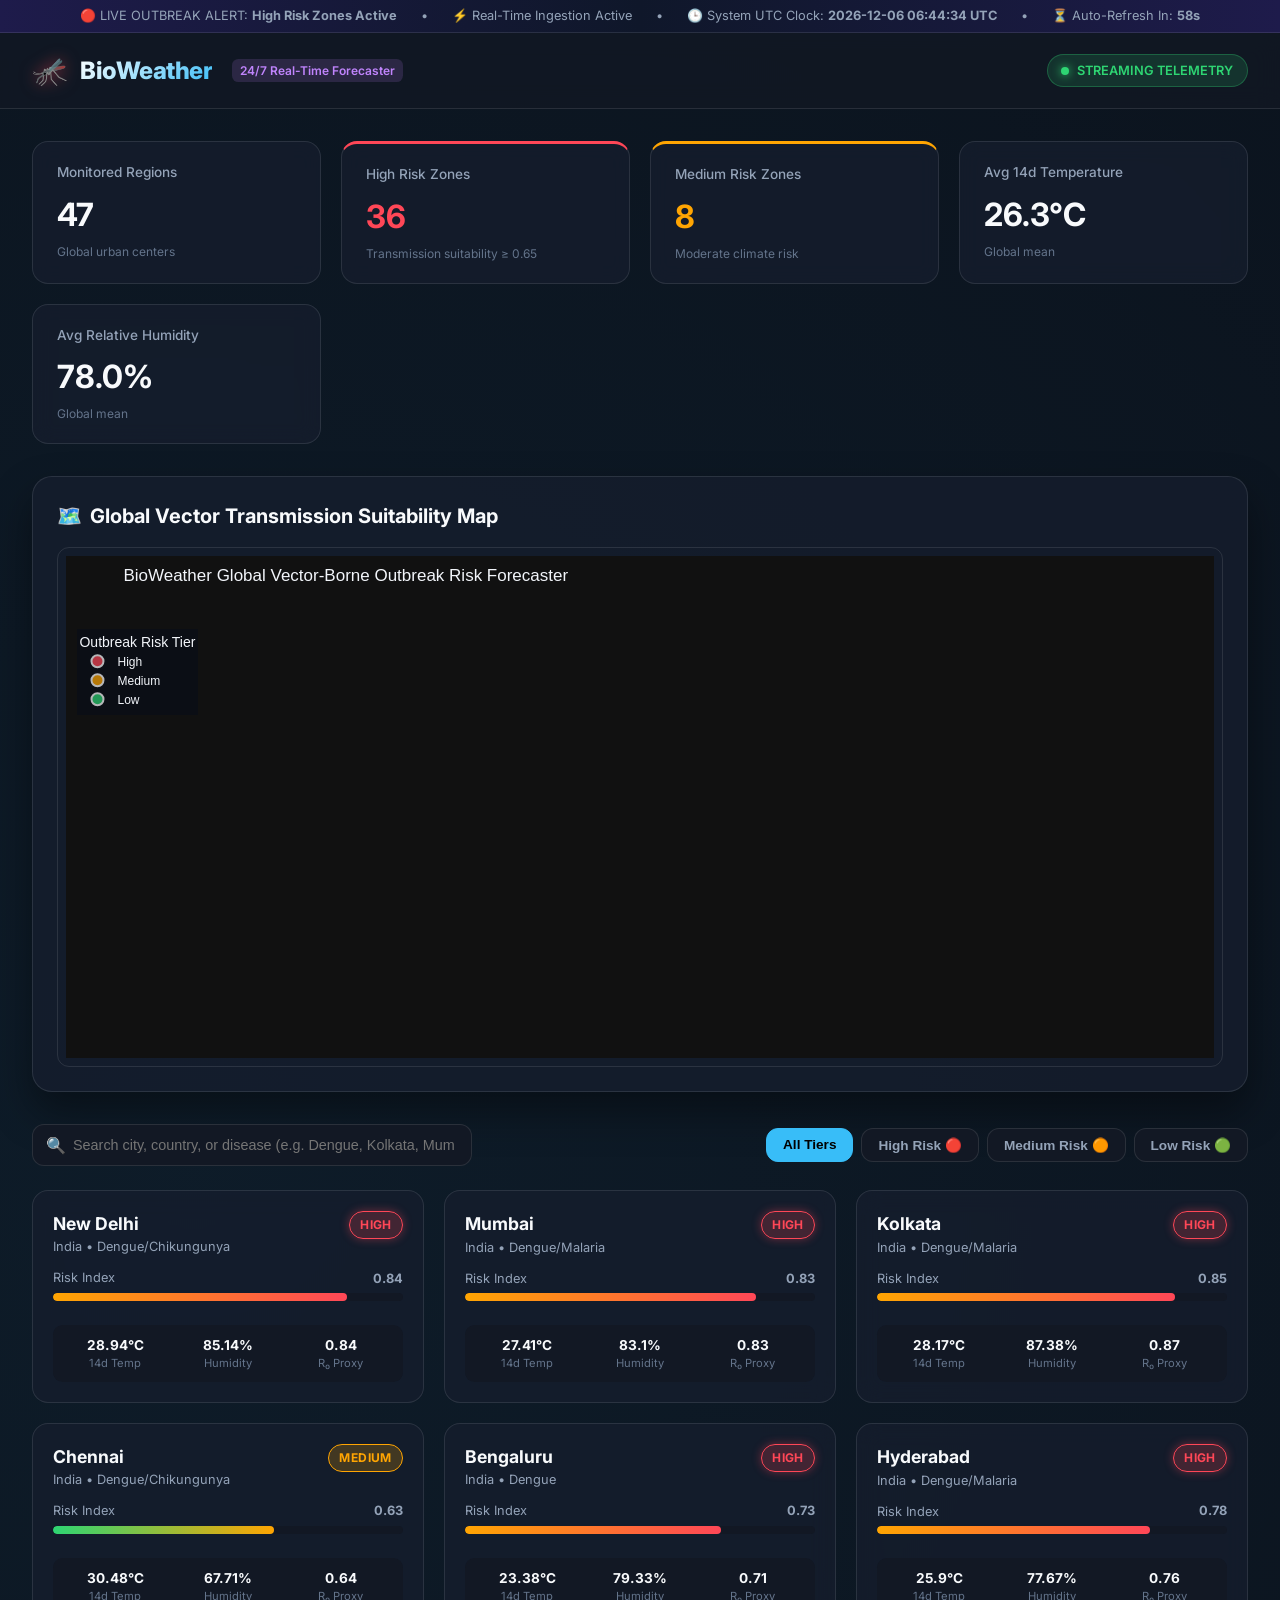
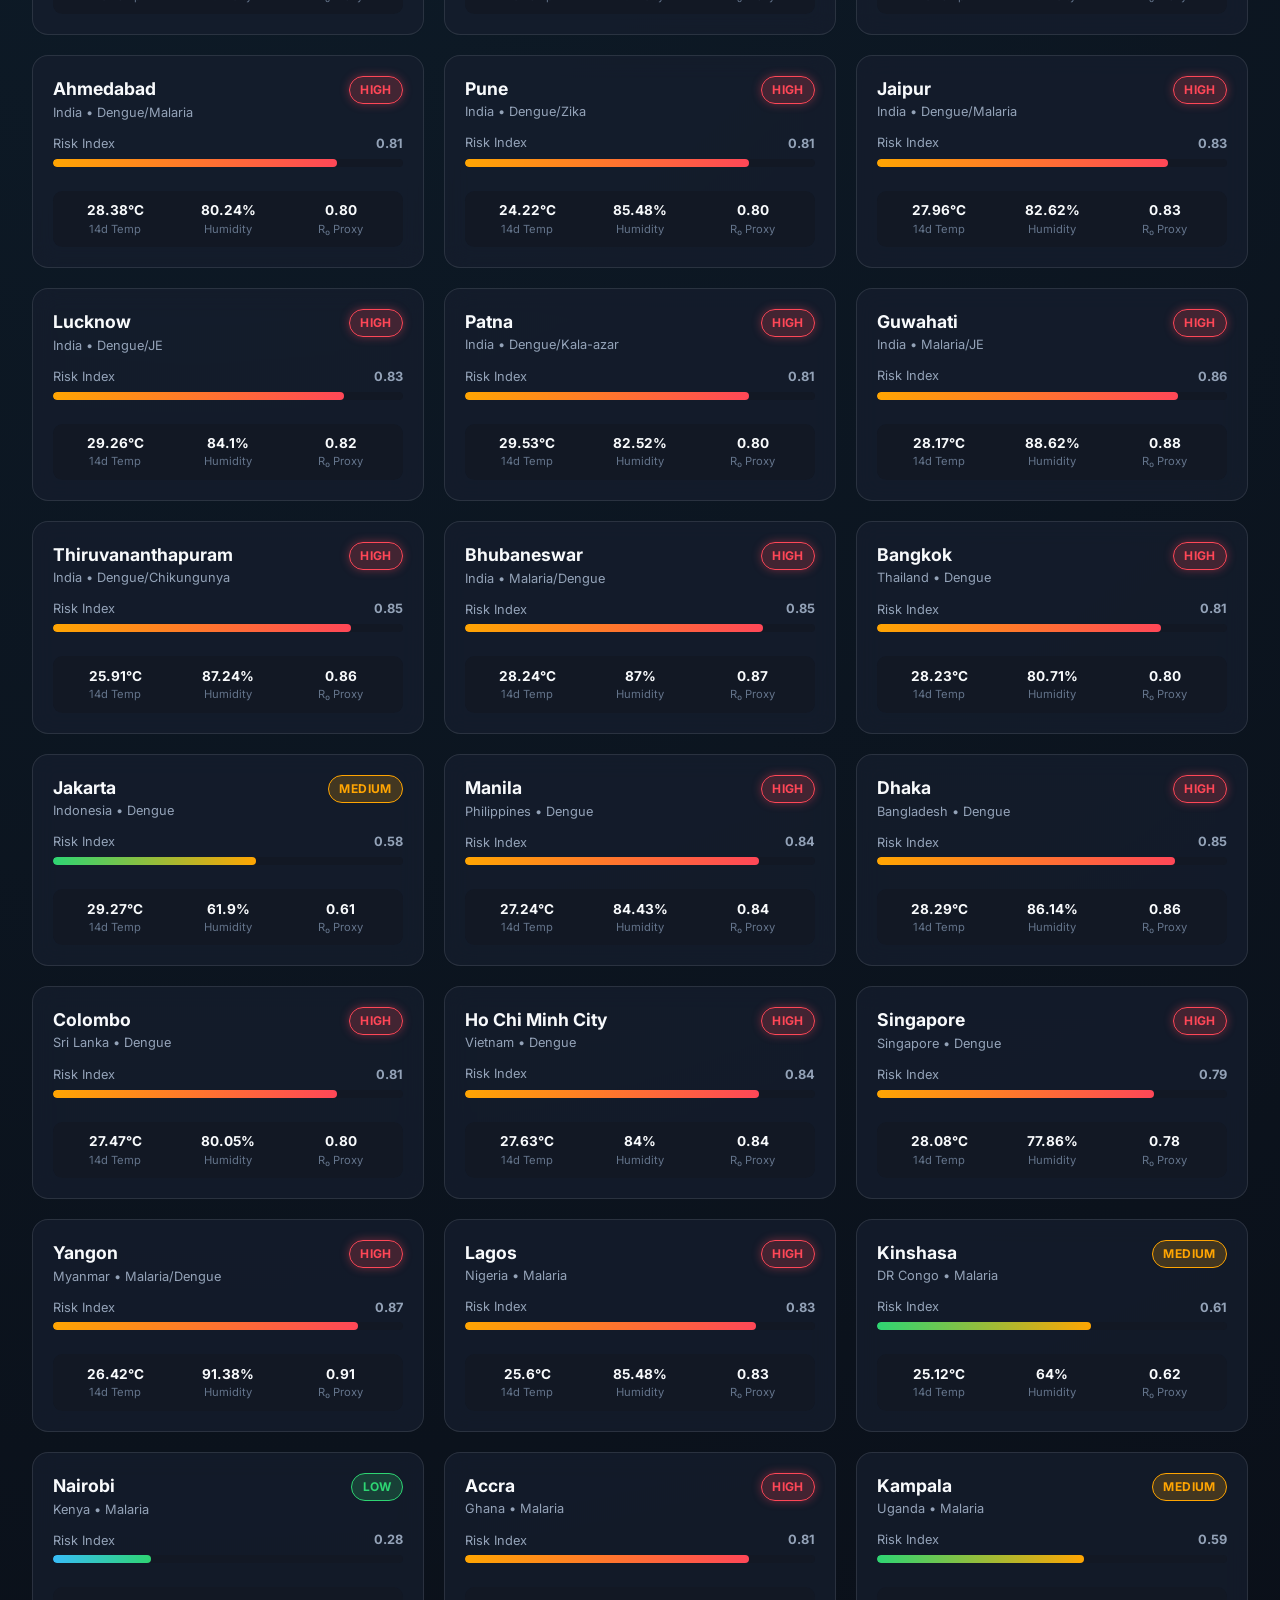
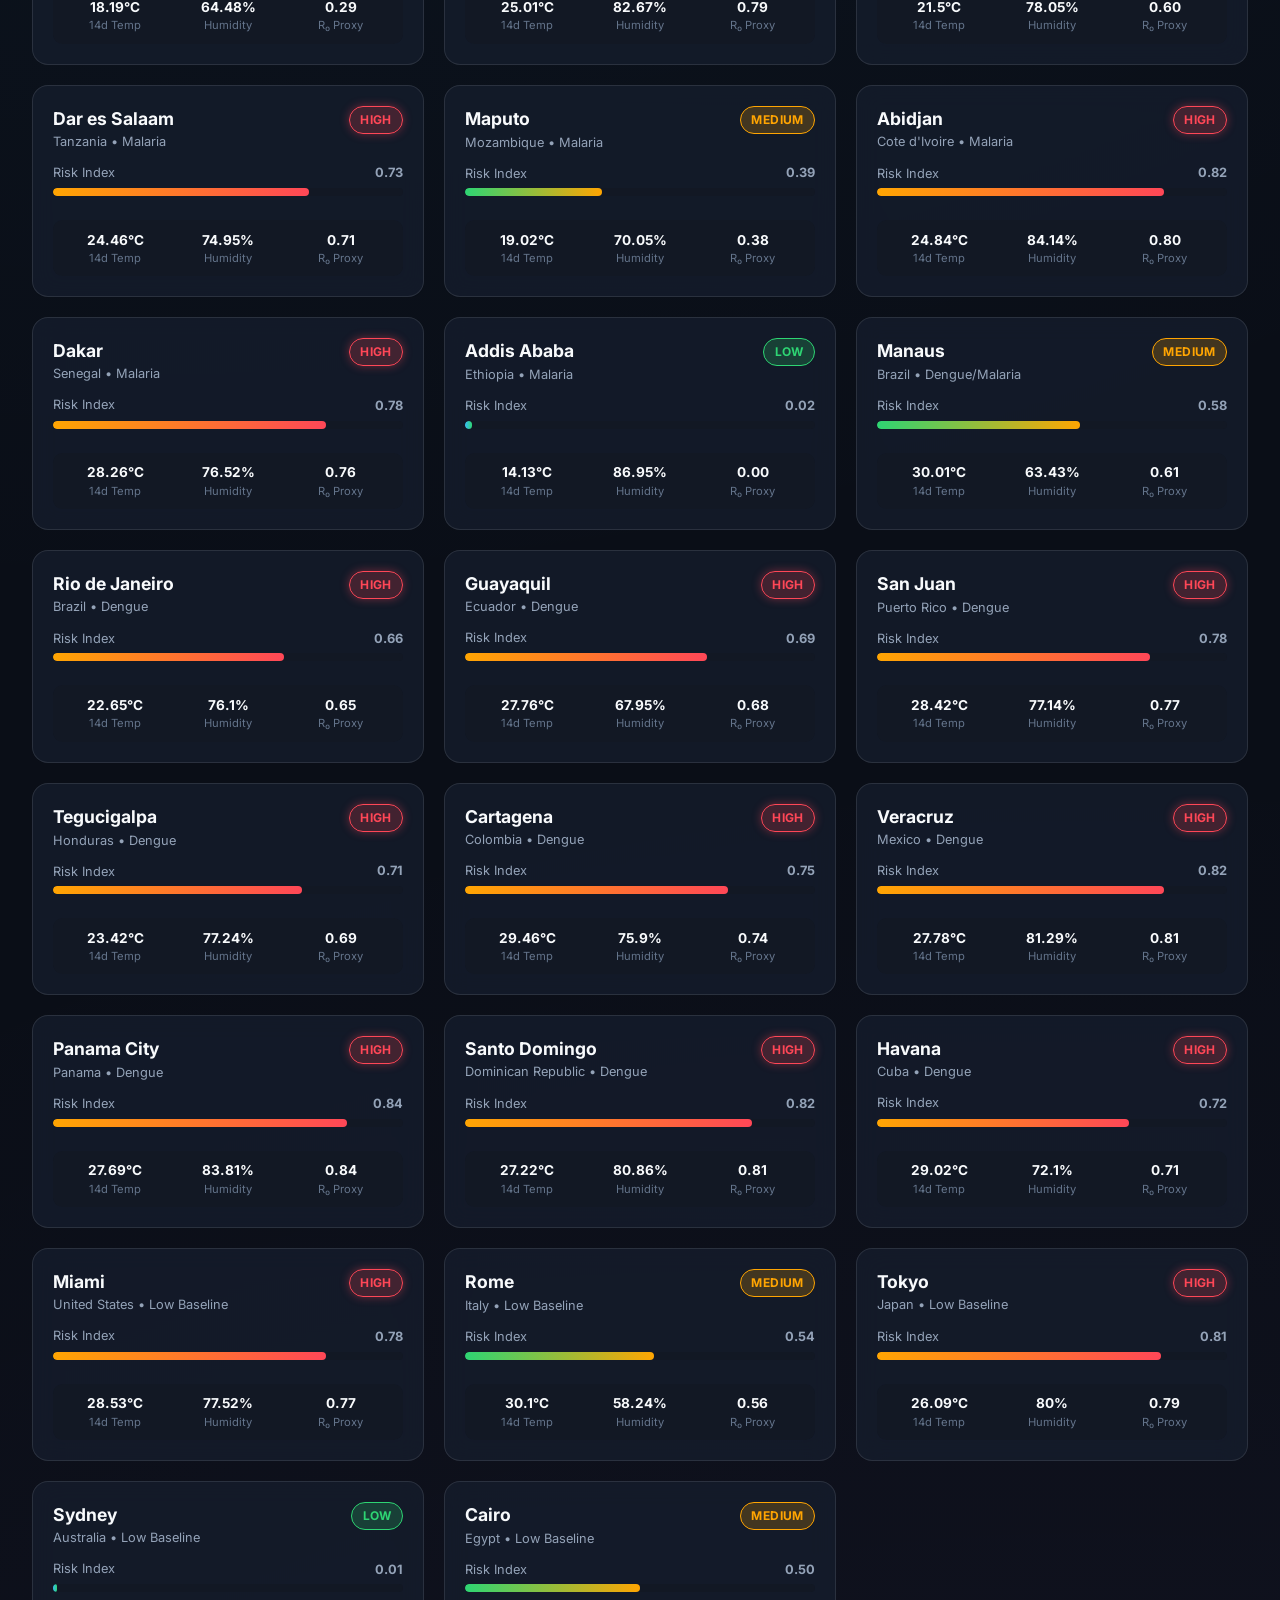
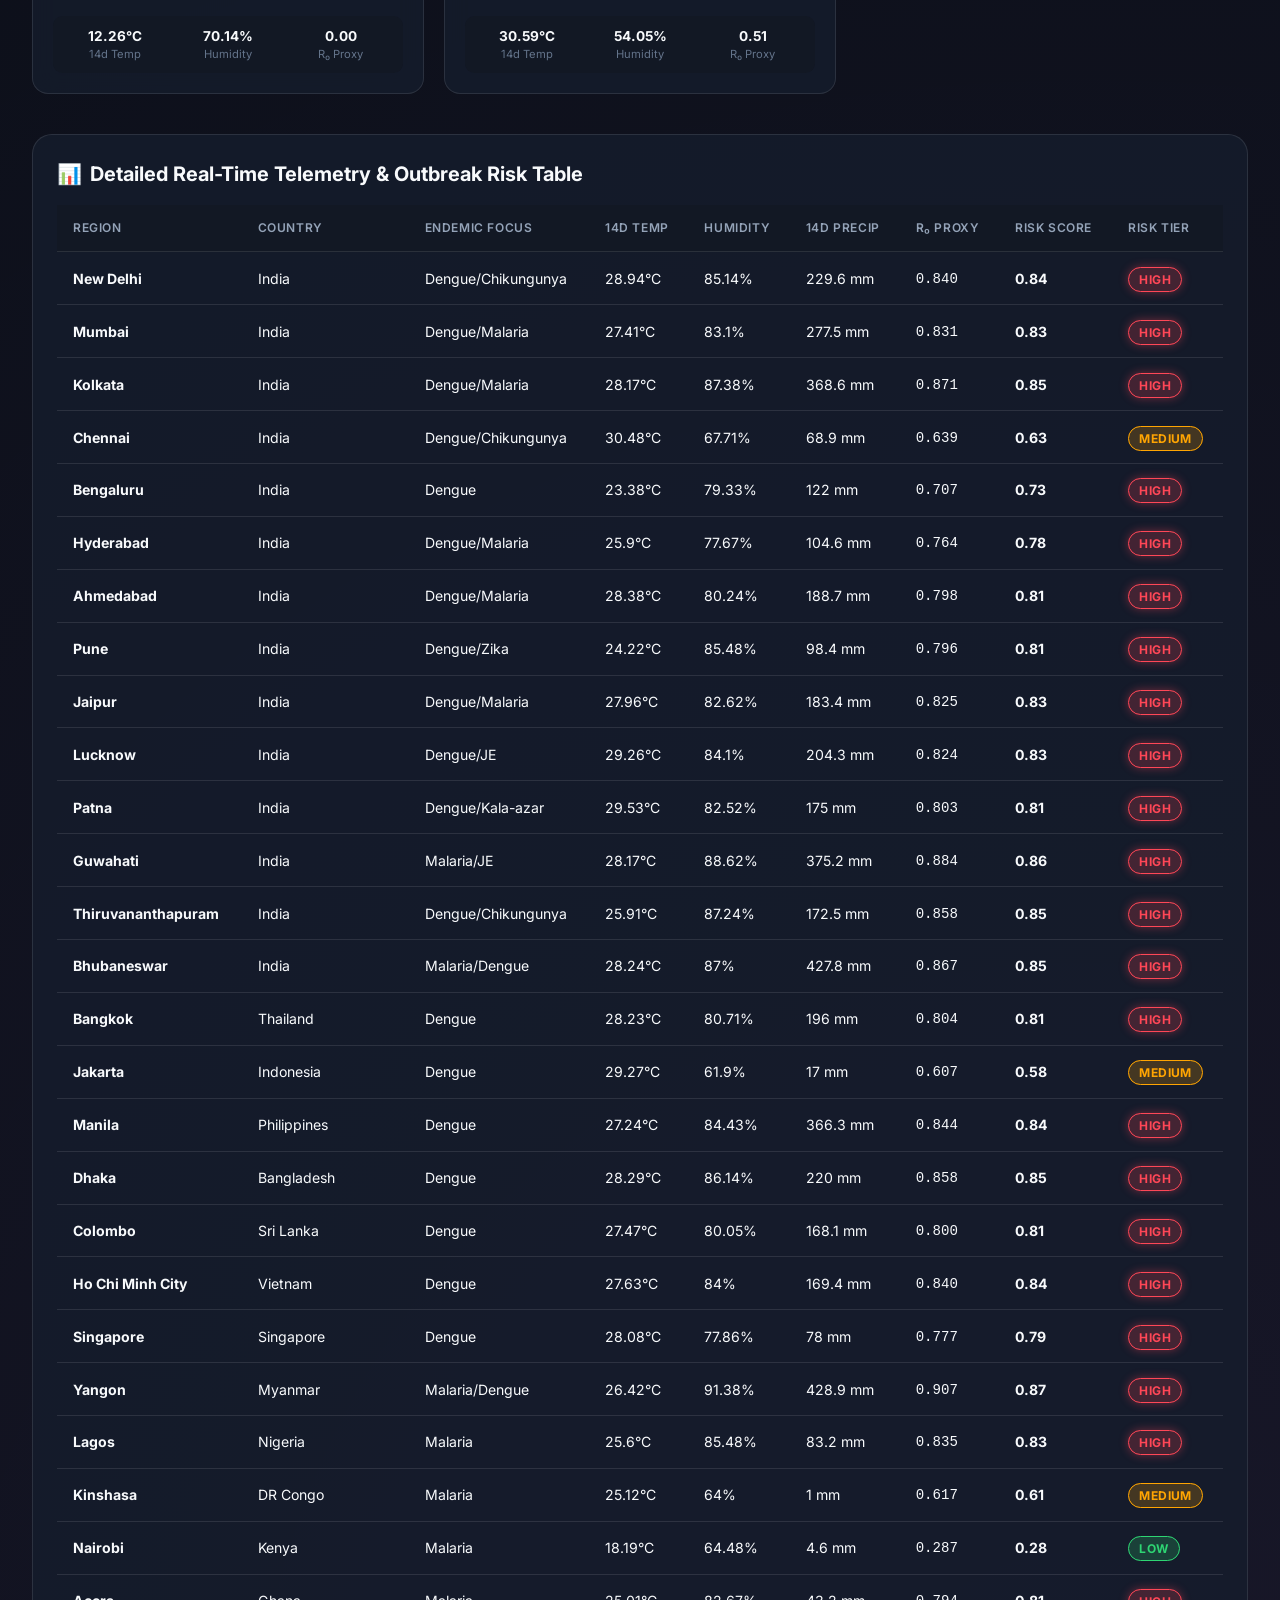
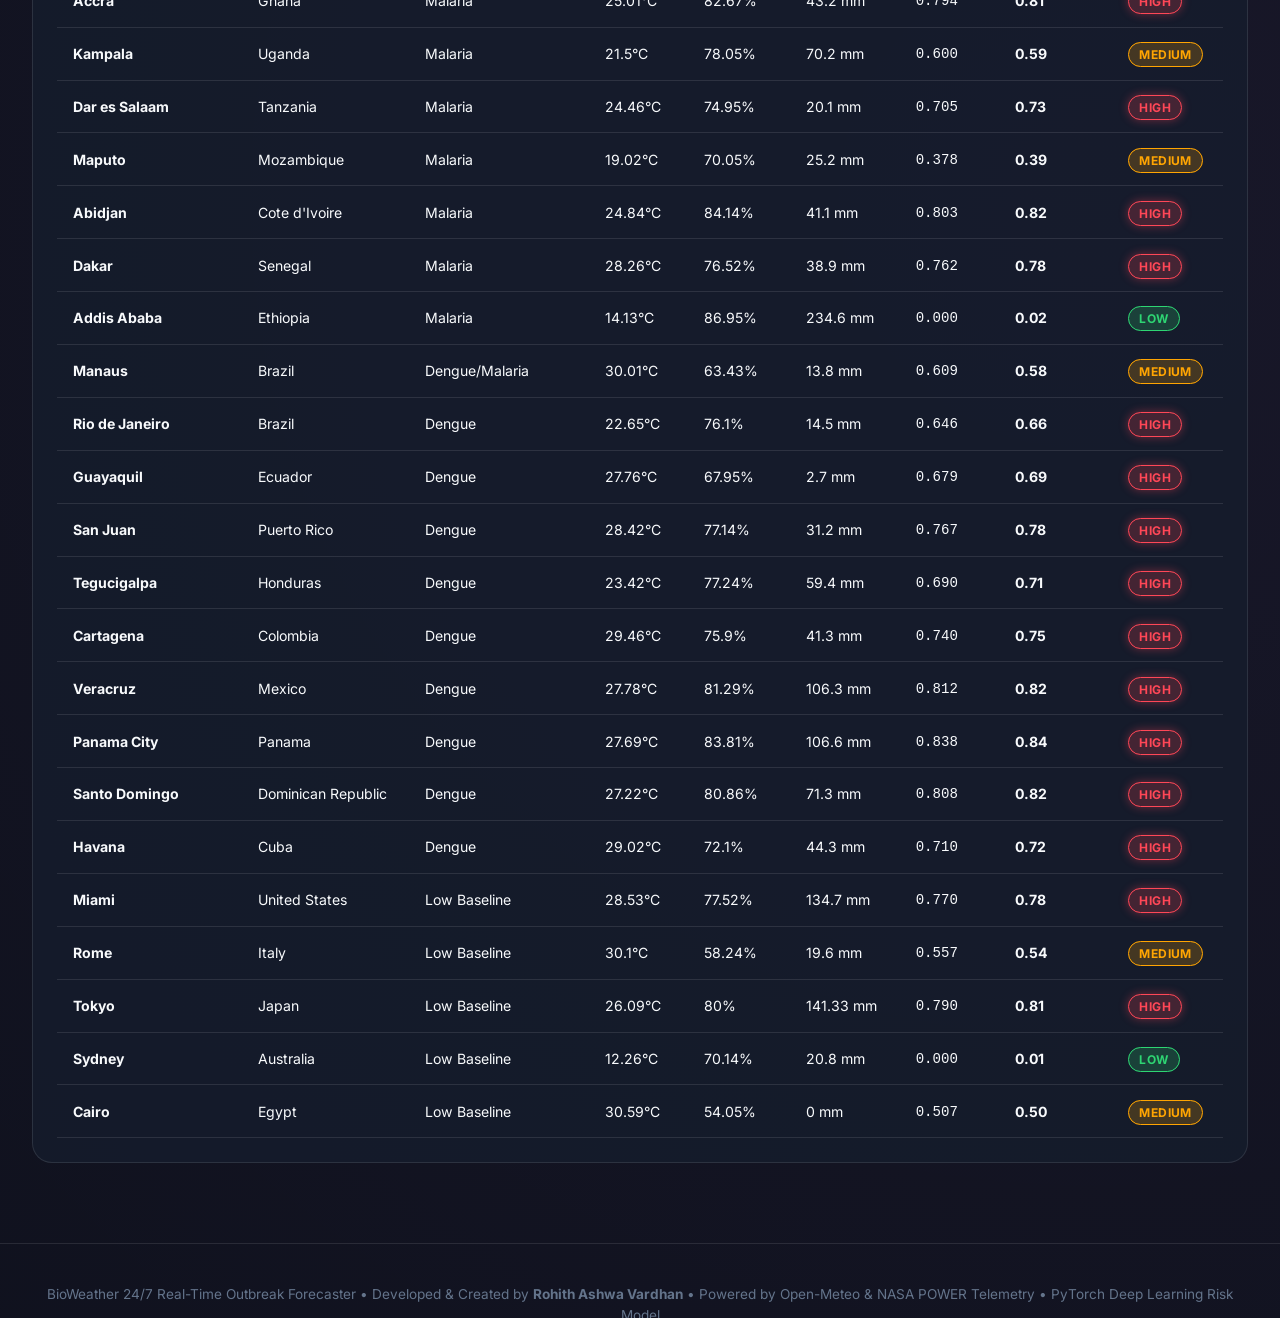
==== commit 141733b7: "seo: add Google Search indexing metadata, Schema.org JSON-LD, robots.txt, and sitemap.xml" ====
--- a/docs/index.html
+++ b/docs/index.html
@@ -3,12 +3,52 @@
 <head>
   <meta charset="UTF-8">
   <meta name="viewport" content="width=device-width, initial-scale=1.0">
-  <title>BioWeather - 24/7 Real-Time Outbreak Risk Forecaster</title>
-  <meta name="description" content="Autonomous real-time global disease-outbreak-risk forecaster monitoring climate suitability for vector-borne diseases.">
+  <title>BioWeather - Real-Time Global Disease Outbreak Risk Forecaster</title>
+  <meta name="description" content="BioWeather is a 24/7 autonomous real-time disease outbreak risk forecaster created by Rohith Ashwa Vardhan. Uses Open-Meteo & NASA POWER telemetry with PyTorch neural networks to predict Dengue and Malaria vector transmission risks across 47 global urban regions.">
+  <meta name="keywords" content="BioWeather, Disease Outbreak Forecaster, Dengue Risk Map, Malaria Forecast, Rohith Ashwa Vardhan, Real-time Epidemiology, Vector Suitability, Climate Risk Model, PyTorch Outbreak Model">
+  <meta name="author" content="Rohith Ashwa Vardhan">
+  <meta name="robots" content="index, follow">
+
+  <!-- Open Graph / Facebook / LinkedIn Meta Tags -->
+  <meta property="og:type" content="website">
+  <meta property="og:title" content="BioWeather - Real-Time Global Outbreak Risk Forecaster">
+  <meta property="og:description" content="24/7 Autonomous Disease Outbreak Risk Forecaster created by Rohith Ashwa Vardhan. Monitors 47 global regions for Dengue, Malaria, and Zika transmission suitability.">
+  <meta property="og:image" content="latest_map.png">
+  <meta property="og:site_name" content="BioWeather">
+
+  <!-- Twitter Card Meta Tags -->
+  <meta name="twitter:card" content="summary_large_image">
+  <meta name="twitter:title" content="BioWeather - Real-Time Global Outbreak Risk Forecaster">
+  <meta name="twitter:description" content="24/7 Autonomous Disease Outbreak Risk Forecaster created by Rohith Ashwa Vardhan. Powered by PyTorch & Open-Meteo telemetry.">
+  <meta name="twitter:image" content="latest_map.png">
+
+  <!-- Fonts & Stylesheet -->
   <link rel="preconnect" href="https://fonts.googleapis.com">
   <link rel="preconnect" href="https://fonts.gstatic.com" crossorigin>
   <link href="https://fonts.googleapis.com/css2?family=Inter:wght@400;500;600;700;800&display=swap" rel="stylesheet">
   <link rel="stylesheet" href="styles.css">
+
+  <!-- Schema.org JSON-LD Structured Data for Google Indexing -->
+  <script type="application/ld+json">
+  {
+    "@context": "https://schema.org",
+    "@type": "WebApplication",
+    "name": "BioWeather Outbreak Forecaster",
+    "alternateName": "BioWeather",
+    "url": "https://github.com/your-username/BioWeather",
+    "author": {
+      "@type": "Person",
+      "name": "Rohith Ashwa Vardhan"
+    },
+    "creator": {
+      "@type": "Person",
+      "name": "Rohith Ashwa Vardhan"
+    },
+    "description": "Autonomous global disease-outbreak-risk forecaster monitoring climate suitability for vector-borne diseases.",
+    "applicationCategory": "HealthApplication",
+    "operatingSystem": "All"
+  }
+  </script>
 </head>
 <body>
 
@@ -42,6 +82,9 @@
 
   <!-- Main App Container -->
   <main class="container">
+
+    <!-- SEO Main Heading -->
+    <h1 style="position: absolute; width: 1px; height: 1px; padding: 0; margin: -1px; overflow: hidden; clip: rect(0, 0, 0, 0); border: 0;">BioWeather - 24/7 Real-Time Global Disease Outbreak Risk Forecaster by Rohith Ashwa Vardhan</h1>
 
     <!-- Stat Telemetry Cards -->
     <section class="stats-grid">
